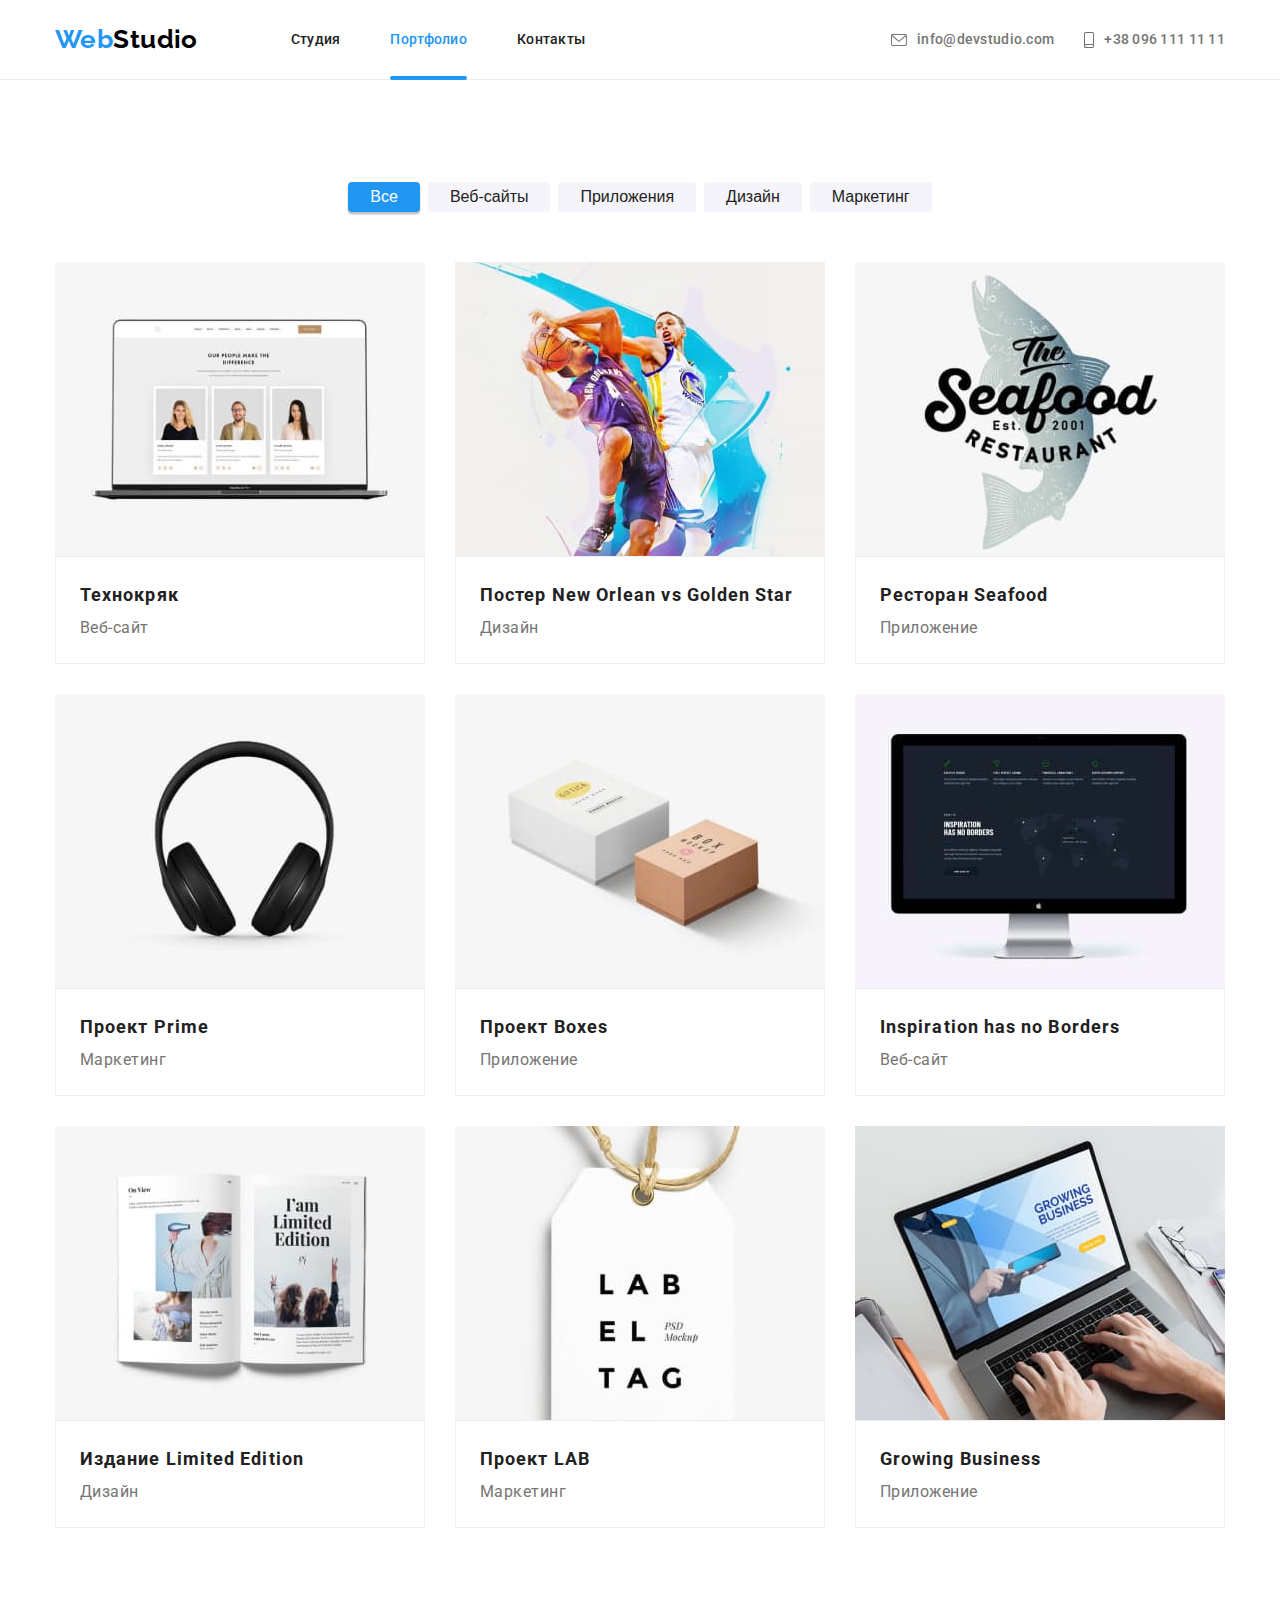
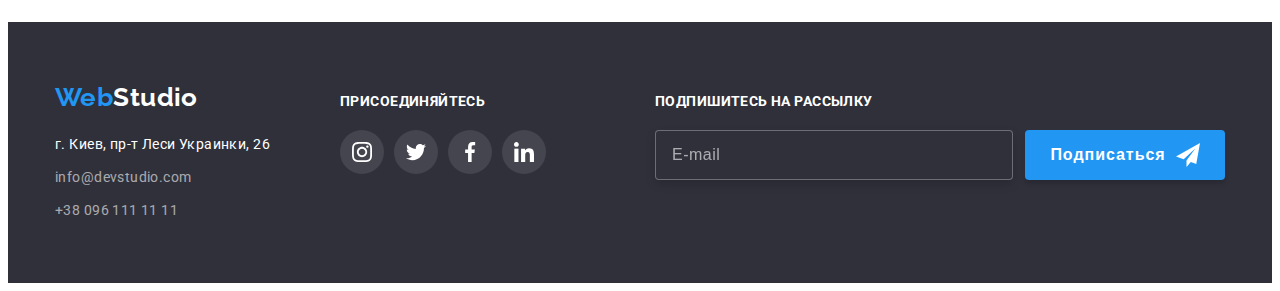
==== portfolio.html @ 4f7b2029 "First" ====
<!DOCTYPE html>
<html lang="ru">
  <head>
    <meta charset="UTF-8" />
    <meta http-equiv="X-UA-Compatible" content="IE=edge" />
    <meta name="viewport" content="width=device-width, initial-scale=1.0" />
    <title>Portfolio</title>
    <link rel="preconnect" href="https://fonts.googleapis.com" />
    <link rel="preconnect" href="https://fonts.gstatic.com" crossorigin />
    <link
      href="https://fonts.googleapis.com/css2?family=Raleway:wght@700&family=Roboto:wght@400;500;700;900&display=swap"
      rel="stylesheet"
    />
    <link
      rel="stylesheet"
      href="https://cdnjs.cloudflare.com/ajax/libs/modern-normalize/1.1.0/modern-normalize.min.css"
      integrity="sha512-wpPYUAdjBVSE4KJnH1VR1HeZfpl1ub8YT/NKx4PuQ5NmX2tKuGu6U/JRp5y+Y8XG2tV+wKQpNHVUX03MfMFn9Q=="
      crossorigin="anonymous"
      referrerpolicy="no-referrer"
    />
    <!-- <link rel="stylesheet" href="./css/styles.css" /> -->
    <link rel="stylesheet" href="./css/main.min.css" />
  </head>
  <body>
    <!--Шапка-->
    <header class="header">
      <div class="container header-nav">
        <nav class="navigation">
          <a href="./index.html" class="logo header__logo link">
            <span class="accent">Web</span>Studio</a
          >
          <ul class="menu list">
            <li class="menu__item">
              <a href="./index.html" class="link">Студия</a>
            </li>
            <li class="menu__item">
              <a href="./portfolio.html" class="link current">Портфолио</a>
            </li>
            <li class="menu__item">
              <a href="./index.html" class="link">Контакты</a>
            </li>
          </ul>
        </nav>
        <ul class="contacts header__contacts list">
          <li class="header__contacts-item">
            <a href="mailto:info@devstudio.com" class="link"
              >info@devstudio.com
              <svg class="header__contacts-item__icon" width="16" height="12">
                <use href="./images/icons.svg#icon-envelope"></use>
              </svg>
            </a>
          </li>
          <li class="header__contacts-item">
            <a href="tel:+380961111111" class="link"
              >+38 096 111 11 11
              <svg class="header__contacts-item__icon" width="10" height="16">
                <use href="./images/icons.svg#icon-smartphone"></use>
              </svg>
            </a>
          </li>
        </ul>
      </div>
    </header>

    <main>
      <section class="section portfolio">
        <div class="container">
          <h1 class="portfolio-title visually-hidden">Портфолио</h1>
          <ul class="filter list">
            <li class="filter-item">
              <button type="button" class="filter-item__button active">Все</button>
            </li>
            <li class="filter-item">
              <button type="button" class="filter-item__button">Веб-сайты</button>
            </li>
            <li class="filter-item">
              <button type="button" class="filter-item__button">Приложения</button>
            </li>
            <li class="filter-item">
              <button type="button" class="filter-item__button">Дизайн</button>
            </li>
            <li class="filter-item">
              <button type="button" class="filter-item__button">Маркетинг</button>
            </li>
          </ul>
        </div>
        <div class="container">
          <ul class="project-list list">
            <li class="project-card">
              <a href="" class="project-card-link link">
                <div class="project-card-overlay">
                  <img src="./images/technokyak.jpg" alt="Технокряк" width="370" height="294" />
                  <p class="project-top-text">
                    Ресурс предлагает комплексные предложения с разным уровнем функционала и
                    сервисов. Все это позволит посетителю получить исчерпывающие сведения<br />
                    о компании или частном лице.
                  </p>
                </div>
                <div class="content">
                  <h2 class="project-card-title">Технокряк</h2>
                  <p class="project-card-text">Веб-сайт</p>
                </div>
              </a>
            </li>
            <li class="project-card">
              <a href="" class="project-card-link link">
                <div class="project-card-overlay">
                  <img
                    src="./images/new-orlean-golden-star.jpg"
                    alt="Постер New Orlean vs Golden Star"
                    width="370"
                    height="294"
                  />
                  <p class="project-top-text">
                    Ресурс предлагает комплексные предложения с разным уровнем функционала и
                    сервисов. Все это позволит посетителю получить исчерпывающие сведения<br />
                    о компании или частном лице.
                  </p>
                </div>
                <div class="content">
                  <h2 class="project-card-title">Постер New Orlean vs Golden Star</h2>
                  <p class="project-card-text">Дизайн</p>
                </div>
              </a>
            </li>
            <li class="project-card">
              <a href="" class="project-card-link link">
                <div class="project-card-overlay">
                  <img
                    src="./images/restaurant-seafood.jpg"
                    alt="Ресторан Seafood"
                    width="370"
                    height="294"
                  />
                  <p class="project-top-text">
                    Ресурс предлагает комплексные предложения с разным уровнем функционала и
                    сервисов. Все это позволит посетителю получить исчерпывающие сведения<br />
                    о компании или частном лице.
                  </p>
                </div>
                <div class="content">
                  <h2 class="project-card-title">Ресторан Seafood</h2>
                  <p class="project-card-text">Приложение</p>
                </div>
              </a>
            </li>
            <li class="project-card">
              <a href="" class="project-card-link link">
                <div class="project-card-overlay">
                  <img
                    src="./images/project-prime.jpg"
                    alt="Проект Prime"
                    width="370"
                    height="294"
                  />
                  <p class="project-top-text">
                    Ресурс предлагает комплексные предложения с разным уровнем функционала и
                    сервисов. Все это позволит посетителю получить исчерпывающие сведения<br />
                    о компании или частном лице.
                  </p>
                </div>
                <div class="content">
                  <h2 class="project-card-title">Проект Prime</h2>
                  <p class="project-card-text">Маркетинг</p>
                </div>
              </a>
            </li>
            <li class="project-card">
              <a href="" class="project-card-link link">
                <div class="project-card-overlay">
                  <img
                    src="./images/project-boxes.jpg"
                    alt="Проект Boxes"
                    width="370"
                    height="294"
                  />
                  <p class="project-top-text">
                    Ресурс предлагает комплексные предложения с разным уровнем функционала и
                    сервисов. Все это позволит посетителю получить исчерпывающие сведения<br />
                    о компании или частном лице.
                  </p>
                </div>
                <div class="content">
                  <h2 class="project-card-title">Проект Boxes</h2>
                  <p class="project-card-text">Приложение</p>
                </div>
              </a>
            </li>
            <li class="project-card">
              <a href="" class="project-card-link link">
                <div class="project-card-overlay">
                  <img
                    src="./images/insipation-no-borders.jpg"
                    alt="Inspiration has no Borders"
                    width="370"
                    height="294"
                  />
                  <p class="project-top-text">
                    Ресурс предлагает комплексные предложения с разным уровнем функционала и
                    сервисов. Все это позволит посетителю получить исчерпывающие сведения<br />
                    о компании или частном лице.
                  </p>
                </div>
                <div class="content">
                  <h2 class="project-card-title">Inspiration has no Borders</h2>
                  <p class="project-card-text">Веб-сайт</p>
                </div>
              </a>
            </li>
            <li class="project-card">
              <a href="" class="project-card-link link">
                <div class="project-card-overlay">
                  <img
                    src="./images/limited-edition.jpg"
                    alt="Издание Limited Edition"
                    width="370"
                    height="294"
                  />
                  <p class="project-top-text">
                    Ресурс предлагает комплексные предложения с разным уровнем функционала и
                    сервисов. Все это позволит посетителю получить исчерпывающие сведения<br />
                    о компании или частном лице.
                  </p>
                </div>
                <div class="content">
                  <h2 class="project-card-title">Издание Limited Edition</h2>
                  <p class="project-card-text">Дизайн</p>
                </div>
              </a>
            </li>
            <li class="project-card">
              <a href="" class="project-card-link link">
                <div class="project-card-overlay">
                  <img src="./images/project-lab.jpg" alt="Проект LAB" width="370" height="294" />
                  <p class="project-top-text">
                    Ресурс предлагает комплексные предложения с разным уровнем функционала и
                    сервисов. Все это позволит посетителю получить исчерпывающие сведения<br />
                    о компании или частном лице.
                  </p>
                </div>
                <div class="content">
                  <h2 class="project-card-title">Проект LAB</h2>
                  <p class="project-card-text">Маркетинг</p>
                </div>
              </a>
            </li>
            <li class="project-card">
              <a href="" class="project-card-link link">
                <div class="project-card-overlay">
                  <img
                    src="./images/growing-business.jpg"
                    alt="Growing Business"
                    width="370"
                    height="294"
                  />
                  <p class="project-top-text">
                    Ресурс предлагает комплексные предложения с разным уровнем функционала и
                    сервисов. Все это позволит посетителю получить исчерпывающие сведения<br />
                    о компании или частном лице.
                  </p>
                </div>
                <div class="content">
                  <h2 class="project-card-title">Growing Business</h2>
                  <p class="project-card-text">Приложение</p>
                </div>
              </a>
            </li>
          </ul>
        </div>
      </section>
    </main>
    <!--Футер-->
    <footer class="footer">
      <div class="container">
        <div class="footer-logo-address">
          <a href="./index.html" class="logo footer__logo link"
            ><span class="accent">Web</span>Studio</a
          >
          <address class="address">
            <ul class="address__office list">
              <li class="address__office-item">
                <a href="" class="address__office-item__link link"
                  >г. Киев, пр-т Леси Украинки, 26</a
                >
              </li>
              <li class="address__office-item">
                <a href="mailto:info@devstudio.com" class="link">info@devstudio.com</a>
              </li>
              <li class="address__office-item">
                <a href="tel:+380961111111" class="link">+38 096 111 11 11</a>
              </li>
            </ul>
          </address>
        </div>
        <div class="socials">
          <h3 class="socials__title">присоединяйтесь</h3>
          <ul class="socials-list list">
            <li class="socials-list__item">
              <a class="socials-list__link" href="">
                <svg class="socials-list__icon" width="20" height="20">
                  <use href="./images/icons.svg#icon-instagram"></use>
                </svg>
              </a>
            </li>
            <li class="socials-list__item">
              <a class="socials-list__link" href="">
                <svg class="socials-list__icon" width="20" height="20">
                  <use href="./images/icons.svg#icon-twitter"></use>
                </svg>
              </a>
            </li>
            <li class="socials-list__item">
              <a class="socials-list__link" href="">
                <svg class="socials-list__icon" width="20" height="20">
                  <use href="./images/icons.svg#icon-facebook"></use>
                </svg>
              </a>
            </li>
            <li class="socials-list__item">
              <a class="socials-list__link" href="">
                <svg class="socials-list__icon" width="20" height="20">
                  <use href="./images/icons.svg#icon-linkedin"></use>
                </svg>
              </a>
            </li>
          </ul>
        </div>
        <div class="subscribe">
          <h3 class="subscribe__title">Подпишитесь на рассылку</h3>
          <form class="subscribe__form">
            <input type="email" name="email" placeholder="E-mail" class="subscribe__form__input" />
            <button type="submit" class="button">
              Подписаться
              <svg class="button__icon" width="24" height="24">
                <use href="./images/icons.svg#icon-send"></use>
              </svg>
            </button>
          </form>
        </div>
      </div>
    </footer>
  </body>
</html>
---- css/styles.css ----
/* ------Хэдер------ */

/* --------Hero------- */

/* -------Наши Преимущества------- */

/* ------Чем мы занимаемся----- */

/* ------Наша команда--------- */

/* --------Наши Клиенты------ */

/* -----------Футер----------- */

/* -----Портфолио----- */

/* -----------Backdrop------------ */
---- css/main.min.css ----
*,*::before,*::after{box-sizing:border-box}p,h1,h2,h3,h4,h5,h6{margin:0%}ul,ol{margin:0;padding-left:0}img{display:block}button{cursor:pointer}:root{--primary-text-color: #757575;--title-text-color: #212121;--accent-color: #2196f3;--primary-white-color: #fff;--secondary-bg-color: #f5f4fa}body{background-color:var(--primary-white-color);color:var(--primary-text-color);font-family:'Roboto', sans-serif;font-weight:400;font-size:14px;letter-spacing:0.03em;padding-top:80px}.link{text-decoration:none;font-style:normal}.list{list-style:none}.visually-hidden{position:absolute;white-space:nowrap;width:1px;height:1px;overflow:hidden;border:0;padding:0;clip:rect(0 0 0 0);clip-path:inset(50%);margin:-1px}.container{width:1200px;padding-left:15px;padding-right:15px;margin:0 auto}.section{padding-top:94px;padding-bottom:94px}.button{width:200px;height:50px;background-color:var(--accent-color);color:var(--primary-white-color);box-shadow:0px 4px 4px rgba(0,0,0,0.15);font-weight:700;font-size:16px;line-height:1.88;letter-spacing:0.06em;border-radius:4px;border:none;display:flex;justify-content:center;align-items:center}.header{position:fixed;top:0;left:0;z-index:1;width:100%;height:80px;padding-top:24px;padding-bottom:25px;background-color:var(--primary-white-color);border-bottom:1px solid #ececec}.header-nav{display:flex;align-items:center}.navigation{display:flex;align-items:center}.logo{color:#000;font-family:'Raleway', sans-serif;font-weight:700;font-size:26px;line-height:1.2}.header__logo{margin-right:93px}.accent{color:var(--accent-color)}.menu{display:flex}.menu__item .link.current{position:relative}.menu__item .link.current::after{position:absolute;content:'';width:100%;height:4px;border-radius:2px;display:block;bottom:-32px;left:0;background-color:var(--accent-color)}.menu__item:not(:last-child){margin-right:50px}.menu .link{color:var(--title-text-color);font-weight:500;line-height:1.14;letter-spacing:0.02em;display:block;transition:color 250ms cubic-bezier(0.4, 0, 0.2, 1)}.menu .link:hover,.menu .link:focus{color:var(--accent-color)}.menu .link.current{color:var(--accent-color)}.header__contacts{display:flex;margin-left:auto}.header__contacts-item:not(:first-child){margin-left:30px}.header__contacts-item__icon{margin-right:10px}.header__contacts-item{display:flex;align-items:center;color:var(--primary-text-color);fill:currentColor}.header__contacts .link{width:100%;height:100%;display:flex;flex-direction:row-reverse;align-items:center;font-weight:500;line-height:1.14;letter-spacing:0.02em;color:currentColor;transition:color 250ms cubic-bezier(0.4, 0, 0.2, 1)}.header__contacts .link:hover,.header__contacts .link:focus{color:var(--accent-color)}.hero{background-color:#2f303a;background-image:linear-gradient(rgba(47,48,58,0.4), rgba(47,48,58,0.4)),url(../images/hero-image.jpg);background-repeat:no-repeat;background-position:center;background-size:cover;max-width:1600px;height:600px;padding-top:200px;padding-bottom:200px;margin:0 auto}.hero .container{display:flex;flex-direction:column;align-items:center;max-width:696px}.hero-title{color:#fff;font-weight:900;font-size:44px;line-height:1.36;letter-spacing:0.06em;text-align:center;text-transform:uppercase;margin-bottom:30px}.feature{padding-bottom:0}.feature-list{display:flex}.feature-item .container{width:270px;height:120px;background-color:#f5f4fa;display:flex;align-items:center;justify-content:center;margin-bottom:30px}.feature-item:not(:last-child){margin-right:30px}.feature-item-title{color:var(--title-text-color);font-size:14px;line-height:1.14;text-transform:uppercase;margin-bottom:10px}.feature-item-text{line-height:1.71}.service-title{color:var(--title-text-color);font-size:36px;line-height:1.67;text-align:center;margin-bottom:50px}.service-list{display:flex}.service-card{position:relative}.service-card:not(:last-child){margin-right:30px}.service-card-title{position:absolute;bottom:0;left:0;padding-top:27px;padding-bottom:27px;width:100%;height:70px;font-size:14px;line-height:1.14;text-align:center;text-transform:uppercase;color:var(--primary-white-color);background-color:rgba(47,48,58,0.8)}.team{background-color:#f5f4fa}.team-title{color:var(--title-text-color);font-size:36px;line-height:1.67;text-align:center;margin-bottom:50px}.team-list{display:flex}.team-card{background-color:var(--primary-white-color);width:270px}.team-card:not(:last-child){margin-right:30px}.team-card>.content{padding-top:30px;padding-bottom:30px;text-align:center;box-shadow:0px 1px 3px rgba(0,0,0,0.12),0px 1px 1px rgba(0,0,0,0.14),0px 2px 1px rgba(0,0,0,0.2);border-radius:0px 0px 4px 4px}.team-card-title{color:var(--title-text-color);font-weight:500;font-size:16px;line-height:1.19;margin-bottom:10px}.team-card-text{font-size:16px;line-height:1.19;margin-bottom:16px}.team-sm-list{display:flex;justify-content:center}.team-sm-item{width:44px;height:44px}.team-sm-item+.team-sm-item{margin-left:10px}.team-sm-link{width:100%;height:100%;background-color:var(--primary-white-color);display:flex;align-items:center;justify-content:center;border-radius:50%;fill:#afb1b8;transition:background-color 250ms cubic-bezier(0.4, 0, 0.2, 1),fill 250ms cubic-bezier(0.4, 0, 0.2, 1)}.team-sm-link:hover,.team-sm-link:focus{background-color:var(--accent-color);fill:var(--primary-white-color);outline:none}.clents-title{color:var(--title-text-color);font-size:36px;line-height:1.67;text-align:center;margin-bottom:50px}.clients-list{display:flex}.clients-item{width:170px;height:92px;border:1px solid #afb1b8;border-radius:4px;transition:border-color 250ms cubic-bezier(0.4, 0, 0.2, 1)}.clients-item+.clients-item{margin-left:30px}.clients-item:hover,.clients-item:focus{border-color:var(--accent-color)}.clients-item-link{width:100%;height:100%;display:flex;align-items:center;justify-content:center;border-radius:4px;fill:#afb1b8}.clients-item-icon{transition:fill 250ms cubic-bezier(0.4, 0, 0.2, 1)}.clients-item-link:hover .clients-item-icon,.clients-item-link:focus .clients-item-icon{fill:var(--accent-color);outline:none}.footer{background-color:#2f303a;padding-top:60px;padding-bottom:60px}.footer__logo{color:var(--primary-white-color);margin-bottom:20px;display:inline-block}.footer .container{display:flex;align-items:baseline}.address__office{display:flex;flex-direction:column}.address__office .link{line-height:1.71;color:rgba(255,255,255,0.6)}.address__office-item__link.link{color:var(--primary-white-color)}.address__office-item:not(:last-child){margin-bottom:9px}.address .link{transition:color 250ms cubic-bezier(0.4, 0, 0.2, 1)}.address .link:hover,.address .link:focus{color:var(--accent-color)}.socials{margin-left:70px}.socials__title{font-size:14px;line-height:1.14;text-transform:uppercase;color:var(--primary-white-color);margin-bottom:20px}.socials-list{display:flex}.socials-list__item{width:44px;height:44px}.socials-list__item+.socials-list__item{margin-left:10px}.socials-list__link{width:100%;height:100%;background-color:rgba(255,255,255,0.1);display:flex;align-items:center;justify-content:center;border-radius:50%;fill:var(--primary-white-color);transition:color;transition:background-color 250ms cubic-bezier(0.4, 0, 0.2, 1)}.socials-list__link:hover,.socials-list__link:focus{background-color:var(--accent-color);outline:none}.subscribe{margin-left:auto}.subscribe__title{font-size:14px;line-height:1.14;text-transform:uppercase;color:var(--primary-white-color);margin-bottom:20px}.subscribe__form{display:flex}.subscribe__form__input{width:358px;height:50px;border:1px solid rgba(255,255,255,0.3);filter:drop-shadow(0px 4px 4px rgba(0,0,0,0.15));background-color:#2f303a;border-radius:4px;margin-right:12px;padding-left:16px;font-size:16px;line-height:1.25;letter-spacing:0.03em;color:var(--primary-white-color)}.subscribe__form__input::placeholder{color:rgba(255,255,255,0.6)}.button__icon{margin-left:10px;fill:var(--primary-white-color)}.filter{display:flex;justify-content:center;margin-bottom:50px}.filter-item:not(:last-child){margin-right:8px}.filter-item__button{background-color:var(--secondary-bg-color);color:var(--title-text-color);font-size:16px;border:none;padding:6px 22px;border-radius:4px;transition:background-color 250ms cubic-bezier(0.4, 0, 0.2, 1),color 250ms cubic-bezier(0.4, 0, 0.2, 1),box-shadow 250ms cubic-bezier(0.4, 0, 0.2, 1)}.filter-item__button:hover,.filter-item__button:focus,.filter-item__button:active{background-color:var(--accent-color);color:var(--primary-white-color);box-shadow:0px 3px 1px rgba(0,0,0,0.1),0px 1px 2px rgba(0,0,0,0.08),0px 2px 2px rgba(0,0,0,0.12)}.filter-item__button.active{background-color:var(--accent-color);color:var(--primary-white-color);box-shadow:0px 3px 1px rgba(0,0,0,0.1),0px 1px 2px rgba(0,0,0,0.08),0px 2px 2px rgba(0,0,0,0.12)}.project-list{display:flex;flex-wrap:wrap}.project-card{width:calc((100% - 60px) / 3);margin-right:30px;margin-bottom:30px;transition:box-shadow 250ms cubic-bezier(0.4, 0, 0.2, 1)}.project-card:nth-child(3n){margin-right:0}.project-card:nth-last-child(-n+3){margin-bottom:0}.project-card:hover,.project-card:focus{box-shadow:0px 1px 1px rgba(0,0,0,0.12),0px 4px 4px rgba(0,0,0,0.06),1px 4px 6px rgba(0,0,0,0.16)}.project-card-overlay{position:relative;overflow:hidden}.project-top-text{position:absolute;top:0;width:100%;height:100%;font-size:18px;line-height:1.56;padding:63px 24px;color:var(--primary-white-color);background-color:rgba(33,150,243,0.9);transform:translateY(100%);transition:transform 250ms cubic-bezier(0.4, 0, 0.2, 1)}.project-card:hover .project-top-text,.project-card:focus .project-top-text{transform:translateY(0)}.project-card .content{padding:20px 24px;border:1px solid #eeeeee}.project-card-title{color:var(--title-text-color);font-size:18px;line-height:2;letter-spacing:0.06em}.project-card-text{color:var(--primary-text-color);font-weight:400;font-size:16px;line-height:1.88;letter-spacing:0.03em}.backdrop{position:fixed;top:0;width:100%;height:100%;background-color:rgba(0,0,0,0.2);transition:opacity 250ms cubic-bezier(0.4, 0, 0.2, 1),visibility 250ms cubic-bezier(0.4, 0, 0.2, 1)}.backdrop.is-hidden{opacity:0;visibility:hidden;pointer-events:none}.backdrop.is-hidden .modal{transform:scale(0.5) translate(-50%, -50%)}.modal{position:absolute;top:50%;left:50%;transform:translate(-50%, -50%) scale(1);transition:transform 250ms cubic-bezier(0.4, 0, 0.2, 1);width:528px;min-height:581px;background:var(--primary-white-color);box-shadow:0px 1px 3px rgba(0,0,0,0.12),0px 1px 1px rgba(0,0,0,0.14),0px 2px 1px rgba(0,0,0,0.2);border-radius:4px;padding:40px}.modal-close-btn{position:absolute;top:8px;right:8px;width:30px;height:30px;background-color:transparent;border:1px solid rgba(0,0,0,0.1);border-radius:50%;display:flex}.modal-close-btn:focus{outline:none}.modal-close-icon{align-self:center;transition:fill 250ms cubic-bezier(0.4, 0, 0.2, 1)}.modal-close-btn:hover .modal-close-icon,.modal-close-btn:focus .modal-close-icon{fill:var(--accent-color)}.modal-title{font-weight:700;font-size:20px;line-height:23px;text-align:center;letter-spacing:0.03em;color:var(--title-text-color);margin-bottom:12px}.modal-label{margin-bottom:4px;color:var(--primary-text-color);display:inline-block}.modal-input{width:100%;height:40px;border:1px solid rgba(33,33,33,0.2);border-radius:4px;padding-left:42px;transition:border-color 250ms cubic-bezier(0.4, 0, 0.2, 1)}.modal-input:focus{border-color:var(--accent-color);outline:none}.modal-input-wrap{position:relative;margin-bottom:10px}.modal-icon{position:absolute;left:12px;top:50%;transform:translateY(-50%);transition:fill 250ms cubic-bezier(0.4, 0, 0.2, 1)}.modal-field:focus-within .modal-icon{fill:var(--accent-color)}.modal-comment{width:100%;height:120px;border:1px solid rgba(33,33,33,0.2);border-radius:4px;padding:12px 16px;font-size:14px;line-height:16px;letter-spacing:0.01em;resize:none;margin-bottom:20px;transition:border-color 250ms cubic-bezier(0.4, 0, 0.2, 1)}.modal-comment:focus{border-color:var(--accent-color);outline:none}.modal-comment::placeholder{color:rgba(117,117,117,0.5)}.check-text{display:flex;align-items:center;justify-content:center;margin-bottom:30px}.check-icon{fill:transparent}.modal-check:checked+.check-text .check-icon{fill:var(--primary-white-color)}.check-text span{width:16px;height:15px;border:2px solid #212121;border-radius:2px;display:flex;align-items:center;justify-content:center;margin-right:7px}.modal-check:checked+.check-text span{background-color:var(--accent-color);border:none}.modal-check{margin-left:19px;margin-top:12px}.policy-terms{color:var(--accent-color);margin-left:5px}.modal-submit{display:flex;justify-content:center}
/*# sourceMappingURL=main.min.css.map */
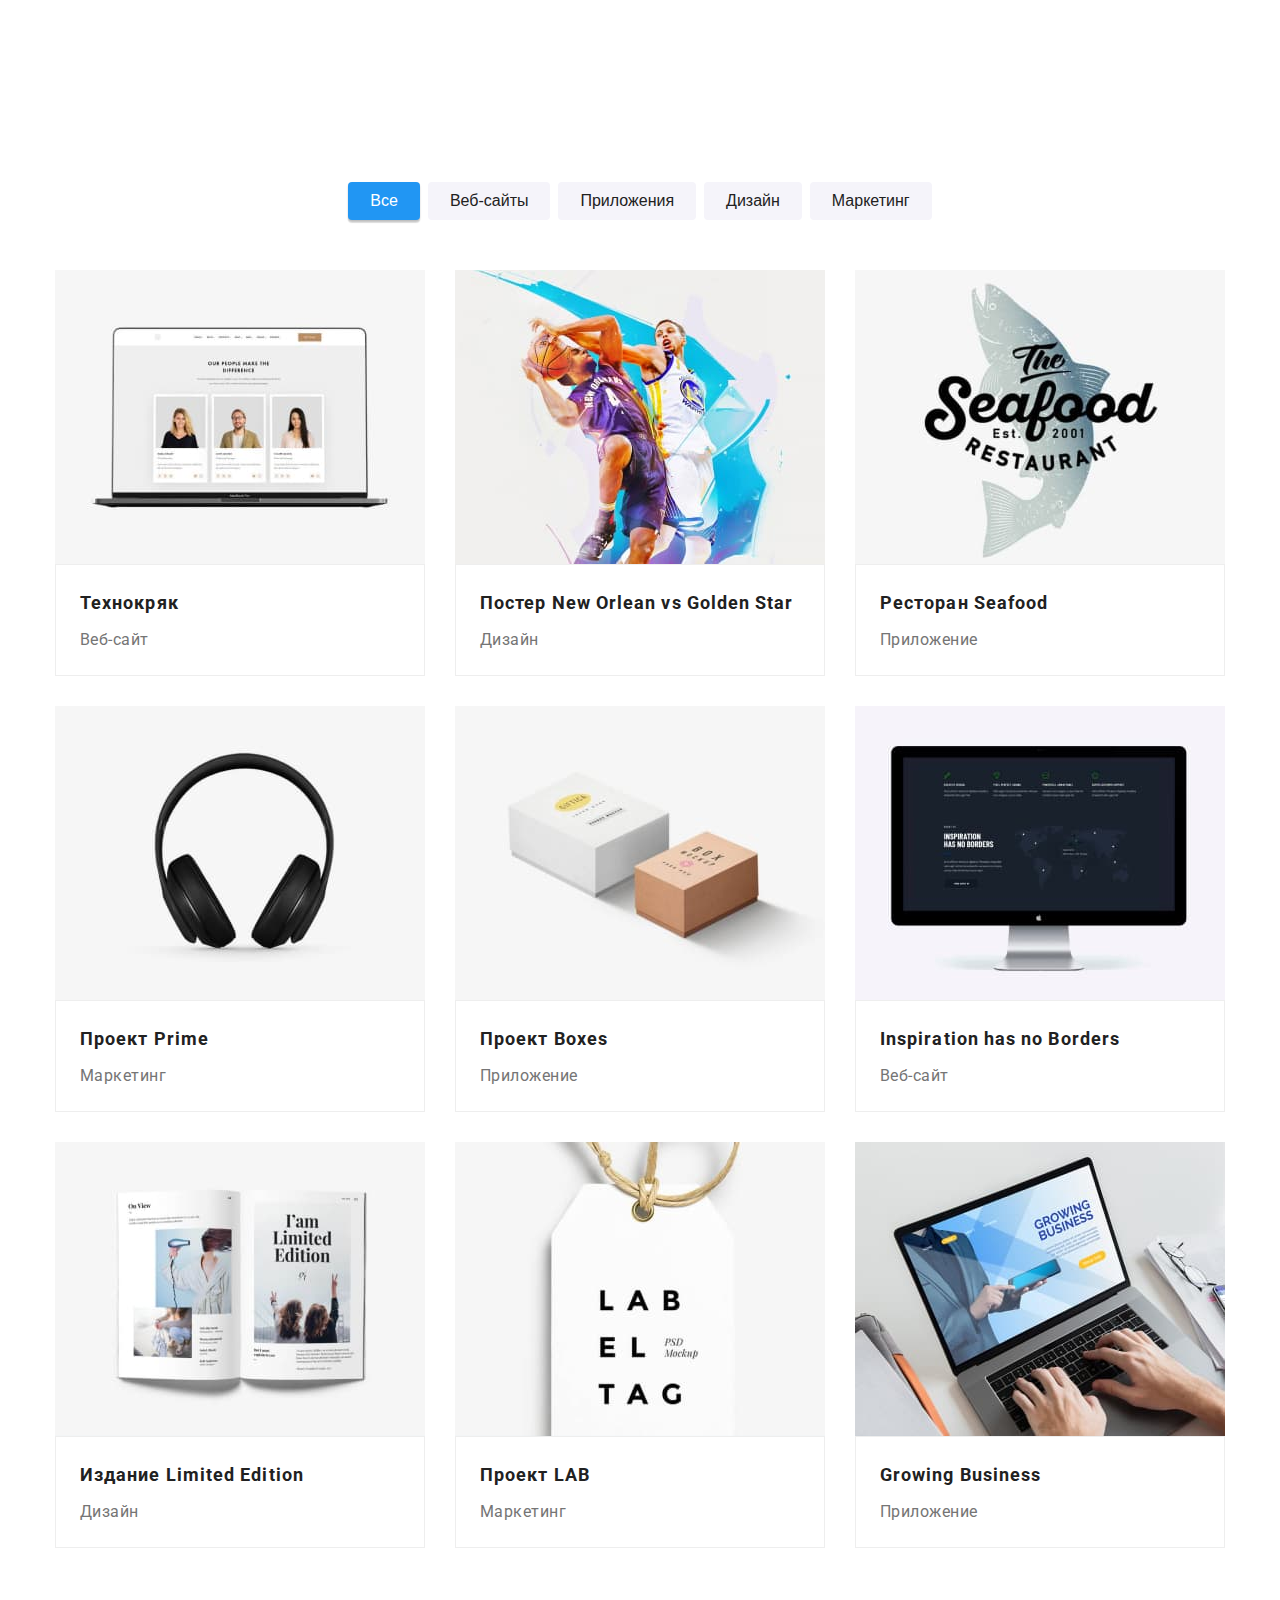
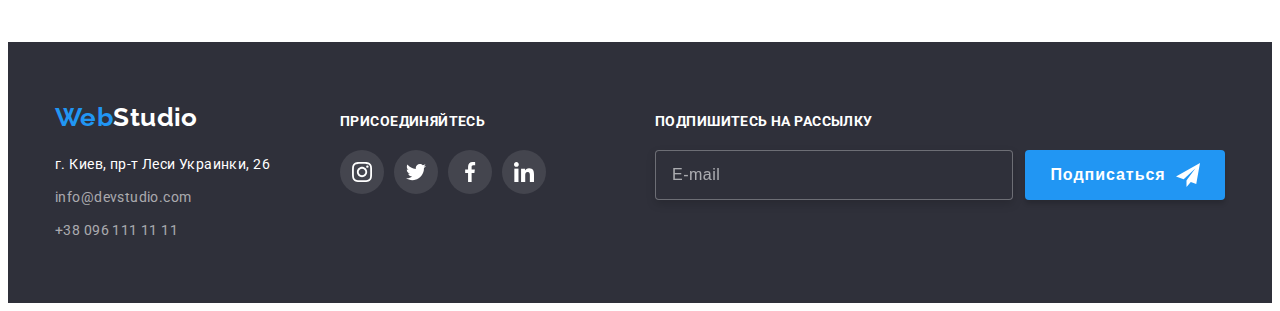
==== commit b50c8f99: "Footer" ====
--- a/portfolio.html
+++ b/portfolio.html
@@ -23,7 +23,7 @@
   </head>
   <body>
     <!--Шапка-->
-    <header class="header">
+    <!-- <header class="header">
       <div class="container header-nav">
         <nav class="navigation">
           <a href="./index.html" class="logo header__logo link">
@@ -60,7 +60,7 @@
           </li>
         </ul>
       </div>
-    </header>
+    </header> -->
 
     <main>
       <section class="section portfolio">
@@ -134,8 +134,8 @@
                   />
                   <p class="project-top-text">
                     Ресурс предлагает комплексные предложения с разным уровнем функционала и
-                    сервисов. Все это позволит посетителю получить исчерпывающие сведения<br />
-                    о компании или частном лице.
+                    сервисов. Все это позволит посетителю получить исчерпывающие сведения о компании
+                    или частном лице.
                   </p>
                 </div>
                 <div class="content">
--- a/css/main.min.css
+++ b/css/main.min.css
@@ -1,2 +1,2 @@
-*,*::before,*::after{box-sizing:border-box}p,h1,h2,h3,h4,h5,h6{margin:0%}ul,ol{margin:0;padding-left:0}img{display:block}button{cursor:pointer}:root{--primary-text-color: #757575;--title-text-color: #212121;--accent-color: #2196f3;--primary-white-color: #fff;--secondary-bg-color: #f5f4fa}body{background-color:var(--primary-white-color);color:var(--primary-text-color);font-family:'Roboto', sans-serif;font-weight:400;font-size:14px;letter-spacing:0.03em;padding-top:80px}.link{text-decoration:none;font-style:normal}.list{list-style:none}.visually-hidden{position:absolute;white-space:nowrap;width:1px;height:1px;overflow:hidden;border:0;padding:0;clip:rect(0 0 0 0);clip-path:inset(50%);margin:-1px}.container{width:1200px;padding-left:15px;padding-right:15px;margin:0 auto}.section{padding-top:94px;padding-bottom:94px}.button{width:200px;height:50px;background-color:var(--accent-color);color:var(--primary-white-color);box-shadow:0px 4px 4px rgba(0,0,0,0.15);font-weight:700;font-size:16px;line-height:1.88;letter-spacing:0.06em;border-radius:4px;border:none;display:flex;justify-content:center;align-items:center}.header{position:fixed;top:0;left:0;z-index:1;width:100%;height:80px;padding-top:24px;padding-bottom:25px;background-color:var(--primary-white-color);border-bottom:1px solid #ececec}.header-nav{display:flex;align-items:center}.navigation{display:flex;align-items:center}.logo{color:#000;font-family:'Raleway', sans-serif;font-weight:700;font-size:26px;line-height:1.2}.header__logo{margin-right:93px}.accent{color:var(--accent-color)}.menu{display:flex}.menu__item .link.current{position:relative}.menu__item .link.current::after{position:absolute;content:'';width:100%;height:4px;border-radius:2px;display:block;bottom:-32px;left:0;background-color:var(--accent-color)}.menu__item:not(:last-child){margin-right:50px}.menu .link{color:var(--title-text-color);font-weight:500;line-height:1.14;letter-spacing:0.02em;display:block;transition:color 250ms cubic-bezier(0.4, 0, 0.2, 1)}.menu .link:hover,.menu .link:focus{color:var(--accent-color)}.menu .link.current{color:var(--accent-color)}.header__contacts{display:flex;margin-left:auto}.header__contacts-item:not(:first-child){margin-left:30px}.header__contacts-item__icon{margin-right:10px}.header__contacts-item{display:flex;align-items:center;color:var(--primary-text-color);fill:currentColor}.header__contacts .link{width:100%;height:100%;display:flex;flex-direction:row-reverse;align-items:center;font-weight:500;line-height:1.14;letter-spacing:0.02em;color:currentColor;transition:color 250ms cubic-bezier(0.4, 0, 0.2, 1)}.header__contacts .link:hover,.header__contacts .link:focus{color:var(--accent-color)}.hero{background-color:#2f303a;background-image:linear-gradient(rgba(47,48,58,0.4), rgba(47,48,58,0.4)),url(../images/hero-image.jpg);background-repeat:no-repeat;background-position:center;background-size:cover;max-width:1600px;height:600px;padding-top:200px;padding-bottom:200px;margin:0 auto}.hero .container{display:flex;flex-direction:column;align-items:center;max-width:696px}.hero-title{color:#fff;font-weight:900;font-size:44px;line-height:1.36;letter-spacing:0.06em;text-align:center;text-transform:uppercase;margin-bottom:30px}.feature{padding-bottom:0}.feature-list{display:flex}.feature-item .container{width:270px;height:120px;background-color:#f5f4fa;display:flex;align-items:center;justify-content:center;margin-bottom:30px}.feature-item:not(:last-child){margin-right:30px}.feature-item-title{color:var(--title-text-color);font-size:14px;line-height:1.14;text-transform:uppercase;margin-bottom:10px}.feature-item-text{line-height:1.71}.service-title{color:var(--title-text-color);font-size:36px;line-height:1.67;text-align:center;margin-bottom:50px}.service-list{display:flex}.service-card{position:relative}.service-card:not(:last-child){margin-right:30px}.service-card-title{position:absolute;bottom:0;left:0;padding-top:27px;padding-bottom:27px;width:100%;height:70px;font-size:14px;line-height:1.14;text-align:center;text-transform:uppercase;color:var(--primary-white-color);background-color:rgba(47,48,58,0.8)}.team{background-color:#f5f4fa}.team-title{color:var(--title-text-color);font-size:36px;line-height:1.67;text-align:center;margin-bottom:50px}.team-list{display:flex}.team-card{background-color:var(--primary-white-color);width:270px}.team-card:not(:last-child){margin-right:30px}.team-card>.content{padding-top:30px;padding-bottom:30px;text-align:center;box-shadow:0px 1px 3px rgba(0,0,0,0.12),0px 1px 1px rgba(0,0,0,0.14),0px 2px 1px rgba(0,0,0,0.2);border-radius:0px 0px 4px 4px}.team-card-title{color:var(--title-text-color);font-weight:500;font-size:16px;line-height:1.19;margin-bottom:10px}.team-card-text{font-size:16px;line-height:1.19;margin-bottom:16px}.team-sm-list{display:flex;justify-content:center}.team-sm-item{width:44px;height:44px}.team-sm-item+.team-sm-item{margin-left:10px}.team-sm-link{width:100%;height:100%;background-color:var(--primary-white-color);display:flex;align-items:center;justify-content:center;border-radius:50%;fill:#afb1b8;transition:background-color 250ms cubic-bezier(0.4, 0, 0.2, 1),fill 250ms cubic-bezier(0.4, 0, 0.2, 1)}.team-sm-link:hover,.team-sm-link:focus{background-color:var(--accent-color);fill:var(--primary-white-color);outline:none}.clents-title{color:var(--title-text-color);font-size:36px;line-height:1.67;text-align:center;margin-bottom:50px}.clients-list{display:flex}.clients-item{width:170px;height:92px;border:1px solid #afb1b8;border-radius:4px;transition:border-color 250ms cubic-bezier(0.4, 0, 0.2, 1)}.clients-item+.clients-item{margin-left:30px}.clients-item:hover,.clients-item:focus{border-color:var(--accent-color)}.clients-item-link{width:100%;height:100%;display:flex;align-items:center;justify-content:center;border-radius:4px;fill:#afb1b8}.clients-item-icon{transition:fill 250ms cubic-bezier(0.4, 0, 0.2, 1)}.clients-item-link:hover .clients-item-icon,.clients-item-link:focus .clients-item-icon{fill:var(--accent-color);outline:none}.footer{background-color:#2f303a;padding-top:60px;padding-bottom:60px}.footer__logo{color:var(--primary-white-color);margin-bottom:20px;display:inline-block}.footer .container{display:flex;align-items:baseline}.address__office{display:flex;flex-direction:column}.address__office .link{line-height:1.71;color:rgba(255,255,255,0.6)}.address__office-item__link.link{color:var(--primary-white-color)}.address__office-item:not(:last-child){margin-bottom:9px}.address .link{transition:color 250ms cubic-bezier(0.4, 0, 0.2, 1)}.address .link:hover,.address .link:focus{color:var(--accent-color)}.socials{margin-left:70px}.socials__title{font-size:14px;line-height:1.14;text-transform:uppercase;color:var(--primary-white-color);margin-bottom:20px}.socials-list{display:flex}.socials-list__item{width:44px;height:44px}.socials-list__item+.socials-list__item{margin-left:10px}.socials-list__link{width:100%;height:100%;background-color:rgba(255,255,255,0.1);display:flex;align-items:center;justify-content:center;border-radius:50%;fill:var(--primary-white-color);transition:color;transition:background-color 250ms cubic-bezier(0.4, 0, 0.2, 1)}.socials-list__link:hover,.socials-list__link:focus{background-color:var(--accent-color);outline:none}.subscribe{margin-left:auto}.subscribe__title{font-size:14px;line-height:1.14;text-transform:uppercase;color:var(--primary-white-color);margin-bottom:20px}.subscribe__form{display:flex}.subscribe__form__input{width:358px;height:50px;border:1px solid rgba(255,255,255,0.3);filter:drop-shadow(0px 4px 4px rgba(0,0,0,0.15));background-color:#2f303a;border-radius:4px;margin-right:12px;padding-left:16px;font-size:16px;line-height:1.25;letter-spacing:0.03em;color:var(--primary-white-color)}.subscribe__form__input::placeholder{color:rgba(255,255,255,0.6)}.button__icon{margin-left:10px;fill:var(--primary-white-color)}.filter{display:flex;justify-content:center;margin-bottom:50px}.filter-item:not(:last-child){margin-right:8px}.filter-item__button{background-color:var(--secondary-bg-color);color:var(--title-text-color);font-size:16px;border:none;padding:6px 22px;border-radius:4px;transition:background-color 250ms cubic-bezier(0.4, 0, 0.2, 1),color 250ms cubic-bezier(0.4, 0, 0.2, 1),box-shadow 250ms cubic-bezier(0.4, 0, 0.2, 1)}.filter-item__button:hover,.filter-item__button:focus,.filter-item__button:active{background-color:var(--accent-color);color:var(--primary-white-color);box-shadow:0px 3px 1px rgba(0,0,0,0.1),0px 1px 2px rgba(0,0,0,0.08),0px 2px 2px rgba(0,0,0,0.12)}.filter-item__button.active{background-color:var(--accent-color);color:var(--primary-white-color);box-shadow:0px 3px 1px rgba(0,0,0,0.1),0px 1px 2px rgba(0,0,0,0.08),0px 2px 2px rgba(0,0,0,0.12)}.project-list{display:flex;flex-wrap:wrap}.project-card{width:calc((100% - 60px) / 3);margin-right:30px;margin-bottom:30px;transition:box-shadow 250ms cubic-bezier(0.4, 0, 0.2, 1)}.project-card:nth-child(3n){margin-right:0}.project-card:nth-last-child(-n+3){margin-bottom:0}.project-card:hover,.project-card:focus{box-shadow:0px 1px 1px rgba(0,0,0,0.12),0px 4px 4px rgba(0,0,0,0.06),1px 4px 6px rgba(0,0,0,0.16)}.project-card-overlay{position:relative;overflow:hidden}.project-top-text{position:absolute;top:0;width:100%;height:100%;font-size:18px;line-height:1.56;padding:63px 24px;color:var(--primary-white-color);background-color:rgba(33,150,243,0.9);transform:translateY(100%);transition:transform 250ms cubic-bezier(0.4, 0, 0.2, 1)}.project-card:hover .project-top-text,.project-card:focus .project-top-text{transform:translateY(0)}.project-card .content{padding:20px 24px;border:1px solid #eeeeee}.project-card-title{color:var(--title-text-color);font-size:18px;line-height:2;letter-spacing:0.06em}.project-card-text{color:var(--primary-text-color);font-weight:400;font-size:16px;line-height:1.88;letter-spacing:0.03em}.backdrop{position:fixed;top:0;width:100%;height:100%;background-color:rgba(0,0,0,0.2);transition:opacity 250ms cubic-bezier(0.4, 0, 0.2, 1),visibility 250ms cubic-bezier(0.4, 0, 0.2, 1)}.backdrop.is-hidden{opacity:0;visibility:hidden;pointer-events:none}.backdrop.is-hidden .modal{transform:scale(0.5) translate(-50%, -50%)}.modal{position:absolute;top:50%;left:50%;transform:translate(-50%, -50%) scale(1);transition:transform 250ms cubic-bezier(0.4, 0, 0.2, 1);width:528px;min-height:581px;background:var(--primary-white-color);box-shadow:0px 1px 3px rgba(0,0,0,0.12),0px 1px 1px rgba(0,0,0,0.14),0px 2px 1px rgba(0,0,0,0.2);border-radius:4px;padding:40px}.modal-close-btn{position:absolute;top:8px;right:8px;width:30px;height:30px;background-color:transparent;border:1px solid rgba(0,0,0,0.1);border-radius:50%;display:flex}.modal-close-btn:focus{outline:none}.modal-close-icon{align-self:center;transition:fill 250ms cubic-bezier(0.4, 0, 0.2, 1)}.modal-close-btn:hover .modal-close-icon,.modal-close-btn:focus .modal-close-icon{fill:var(--accent-color)}.modal-title{font-weight:700;font-size:20px;line-height:23px;text-align:center;letter-spacing:0.03em;color:var(--title-text-color);margin-bottom:12px}.modal-label{margin-bottom:4px;color:var(--primary-text-color);display:inline-block}.modal-input{width:100%;height:40px;border:1px solid rgba(33,33,33,0.2);border-radius:4px;padding-left:42px;transition:border-color 250ms cubic-bezier(0.4, 0, 0.2, 1)}.modal-input:focus{border-color:var(--accent-color);outline:none}.modal-input-wrap{position:relative;margin-bottom:10px}.modal-icon{position:absolute;left:12px;top:50%;transform:translateY(-50%);transition:fill 250ms cubic-bezier(0.4, 0, 0.2, 1)}.modal-field:focus-within .modal-icon{fill:var(--accent-color)}.modal-comment{width:100%;height:120px;border:1px solid rgba(33,33,33,0.2);border-radius:4px;padding:12px 16px;font-size:14px;line-height:16px;letter-spacing:0.01em;resize:none;margin-bottom:20px;transition:border-color 250ms cubic-bezier(0.4, 0, 0.2, 1)}.modal-comment:focus{border-color:var(--accent-color);outline:none}.modal-comment::placeholder{color:rgba(117,117,117,0.5)}.check-text{display:flex;align-items:center;justify-content:center;margin-bottom:30px}.check-icon{fill:transparent}.modal-check:checked+.check-text .check-icon{fill:var(--primary-white-color)}.check-text span{width:16px;height:15px;border:2px solid #212121;border-radius:2px;display:flex;align-items:center;justify-content:center;margin-right:7px}.modal-check:checked+.check-text span{background-color:var(--accent-color);border:none}.modal-check{margin-left:19px;margin-top:12px}.policy-terms{color:var(--accent-color);margin-left:5px}.modal-submit{display:flex;justify-content:center}
+*,*::before,*::after{box-sizing:border-box}p,h1,h2,h3,h4,h5,h6{margin:0%}ul,ol{margin:0;padding-left:0}img{display:block;max-width:100%;height:auto}button{cursor:pointer}:root{--primary-text-color: #757575;--title-text-color: #212121;--accent-color: #2196f3;--primary-white-color: #fff;--secondary-bg-color: #f5f4fa}body{background-color:var(--primary-white-color);color:var(--primary-text-color);font-family:'Roboto', sans-serif;font-weight:400;font-size:14px;letter-spacing:0.03em;padding-top:80px}.link{text-decoration:none;font-style:normal}.list{list-style:none}.visually-hidden{position:absolute;white-space:nowrap;width:1px;height:1px;overflow:hidden;border:0;padding:0;clip:rect(0 0 0 0);clip-path:inset(50%);margin:-1px}.container{width:100%;padding-left:15px;padding-right:15px;margin:0 auto}@media screen and (min-width: 480px){.container{width:480px}}@media screen and (min-width: 768px){.container{width:768px}}@media screen and (min-width: 1200px){.container{width:1200px}}.section{padding-top:60px;padding-bottom:60px}@media screen and (min-width: 1200px){.section{padding-top:94px;padding-bottom:94px}}.button{width:200px;height:50px;background-color:var(--accent-color);color:var(--primary-white-color);box-shadow:0px 4px 4px rgba(0,0,0,0.15);font-weight:700;font-size:16px;line-height:1.88;letter-spacing:0.06em;border-radius:4px;border:none;display:flex;justify-content:center;align-items:center}.header{position:fixed;top:0;left:0;z-index:1;width:100%;height:80px;padding-top:24px;padding-bottom:25px;background-color:var(--primary-white-color);border-bottom:1px solid #ececec}.header-nav{display:flex;align-items:center}.navigation{display:flex;align-items:center}.logo{color:#000;font-family:'Raleway', sans-serif;font-weight:700;font-size:26px;line-height:1.2}.header__logo{margin-right:93px}.accent{color:var(--accent-color)}.menu{display:flex}.menu__item .link.current{position:relative}.menu__item .link.current::after{position:absolute;content:'';width:100%;height:4px;border-radius:2px;display:block;bottom:-32px;left:0;background-color:var(--accent-color)}.menu__item:not(:last-child){margin-right:50px}.menu .link{color:var(--title-text-color);font-weight:500;line-height:1.14;letter-spacing:0.02em;display:block;transition:color 250ms cubic-bezier(0.4, 0, 0.2, 1)}.menu .link:hover,.menu .link:focus{color:var(--accent-color)}.menu .link.current{color:var(--accent-color)}.header__contacts{display:flex;margin-left:auto}.header__contacts-item:not(:first-child){margin-left:30px}.header__contacts-item__icon{margin-right:10px}.header__contacts-item{display:flex;align-items:center;color:var(--primary-text-color);fill:currentColor}.header__contacts .link{width:100%;height:100%;display:flex;flex-direction:row-reverse;align-items:center;font-weight:500;line-height:1.14;letter-spacing:0.02em;color:currentColor;transition:color 250ms cubic-bezier(0.4, 0, 0.2, 1)}.header__contacts .link:hover,.header__contacts .link:focus{color:var(--accent-color)}.hero{background-color:#2f303a;background-image:linear-gradient(rgba(47,48,58,0.4), rgba(47,48,58,0.4)),url(../images/hero-image.jpg);background-repeat:no-repeat;background-position:center;background-size:cover;max-width:1600px;padding-top:118px;padding-bottom:118px;margin:0 auto}@media screen and (min-width: 1200px){.hero{padding-top:200px;padding-bottom:200px}}.hero .container{display:flex;flex-direction:column;align-items:center}.hero-title{color:var(--primary-white-color);font-weight:900;font-size:26px;line-height:1.62;letter-spacing:0.06em;text-align:center;text-transform:uppercase;max-width:360px;margin-bottom:30px}@media screen and (min-width: 1200px){.hero-title{font-size:44px;line-height:1.36;max-width:696px}}.feature-list{display:flex;flex-wrap:wrap;margin-bottom:-30px;margin-left:-30px}.feature-item{margin-bottom:30px;margin-left:30px}@media screen and (min-width: 768px){.feature-item{flex-basis:calc(100% / 2 - 30px)}}@media screen and (min-width: 1200px){.feature-item{flex-basis:calc(100% / 4 - 30px)}}.feature-item-pic{height:120px;background-color:#f5f4fa;display:flex;flex-wrap:wrap;align-items:center;justify-content:center;margin-bottom:30px}.feature-item-title{color:var(--title-text-color);font-size:14px;line-height:1.14;text-align:center;text-transform:uppercase;margin-bottom:10px}@media screen and (min-width: 768px){.feature-item-title{text-align:left}}.feature-item-text{line-height:1.71}.service{padding-top:0}@media screen and (max-width: 1199px){.service{display:none}}.service-title{color:var(--title-text-color);font-size:36px;line-height:1.67;text-align:center;margin-bottom:50px}.service-list{display:flex}.service-card{position:relative}.service-card:not(:last-child){margin-right:30px}.service-card-title{position:absolute;bottom:0;left:0;padding-top:27px;padding-bottom:27px;width:100%;height:70px;font-size:14px;line-height:1.14;text-align:center;text-transform:uppercase;color:var(--primary-white-color);background-color:rgba(47,48,58,0.8)}.team{background-color:#f5f4fa}.team-title{color:var(--title-text-color);font-size:28px;line-height:1.18;text-align:center;margin-bottom:30px}@media screen and (min-width: 1200px){.team-title{font-size:36px;line-height:1.67;margin-bottom:50px}}.team-list{display:flex;flex-wrap:wrap;justify-content:center;margin-left:-30px;margin-bottom:-30px}.team-card{margin-left:30px;margin-bottom:30px;background-color:var(--primary-white-color)}@media screen and (min-width: 768px){.team-card{flex-basis:calc(100% / 2 - 30px)}}@media screen and (min-width: 1200px){.team-card{flex-basis:calc(100% / 4 - 30px)}}.team-card>.content{padding-top:30px;padding-bottom:30px;text-align:center;box-shadow:0px 1px 3px rgba(0,0,0,0.12),0px 1px 1px rgba(0,0,0,0.14),0px 2px 1px rgba(0,0,0,0.2);border-radius:0px 0px 4px 4px}.team-card-title{color:var(--title-text-color);font-weight:500;font-size:16px;line-height:1.19;margin-bottom:10px}.team-card-text{font-size:16px;line-height:1.19;margin-bottom:16px}.team-sm-list{display:flex;justify-content:center}.team-sm-item{width:44px;height:44px}.team-sm-item+.team-sm-item{margin-left:10px}.team-sm-link{width:100%;height:100%;background-color:var(--primary-white-color);display:flex;align-items:center;justify-content:center;border-radius:50%;fill:#afb1b8;transition:background-color 250ms cubic-bezier(0.4, 0, 0.2, 1),fill 250ms cubic-bezier(0.4, 0, 0.2, 1)}.team-sm-link:hover,.team-sm-link:focus{background-color:var(--accent-color);fill:var(--primary-white-color);outline:none}.clents-title{color:var(--title-text-color);font-size:28px;line-height:1.18;text-align:center;margin-bottom:30px}@media screen and (min-width: 1200px){.clents-title{font-size:36px;line-height:1.67;margin-bottom:50px}}.clients-list{margin-left:-30px;margin-bottom:-30px;display:flex;flex-wrap:wrap;justify-content:center}.clients-item{flex-basis:calc(100% / 2 -30px);margin-left:30px;margin-bottom:30px;width:210px;height:92px;border:1px solid #afb1b8;border-radius:4px;transition:border-color 250ms cubic-bezier(0.4, 0, 0.2, 1)}@media screen and (min-width: 768px){.clients-item{flex-basis:calc(100% / 3 - 30px);width:226px}}@media screen and (min-width: 1200px){.clients-item{flex-basis:calc(100% / 6 - 30px);width:170px}}.clients-item:hover,.clients-item:focus{border-color:var(--accent-color);outline:none}.clients-item-link{width:100%;height:100%;display:flex;align-items:center;justify-content:center;border-radius:4px;fill:#afb1b8}.clients-item-icon{transition:fill 250ms cubic-bezier(0.4, 0, 0.2, 1)}.clients-item-link:hover .clients-item-icon,.clients-item-link:focus .clients-item-icon{fill:var(--accent-color);outline:none}.footer{background-color:#2f303a;padding-top:60px;padding-bottom:60px}.footer__logo{color:var(--primary-white-color);margin-bottom:20px;display:inline-block}.footer .container{display:flex;align-items:center;flex-wrap:wrap;text-align:center;flex-direction:column}@media screen and (min-width: 768px){.footer .container{justify-content:space-around;align-items:baseline;flex-direction:row}}@media screen and (min-width: 1200px){.footer .container{text-align:left}}@media screen and (max-width: 1199px){.footer-logo-address{margin-bottom:60px}}.address__office{display:flex;flex-direction:column}.address__office .link{line-height:1.71;color:rgba(255,255,255,0.6)}.address__office-item__link.link{color:var(--primary-white-color)}.address__office-item:not(:last-child){margin-bottom:9px}.address .link{transition:color 250ms cubic-bezier(0.4, 0, 0.2, 1)}.address .link:hover,.address .link:focus{color:var(--accent-color)}@media screen and (max-width: 768px){.socials{margin-bottom:60px}}@media screen and (min-width: 1200px){.socials{margin-left:70px}}.socials__title{font-size:14px;line-height:1.14;text-transform:uppercase;color:var(--primary-white-color);margin-bottom:20px}.socials-list{display:flex}.socials-list__item{width:44px;height:44px}.socials-list__item+.socials-list__item{margin-left:10px}.socials-list__link{width:100%;height:100%;background-color:rgba(255,255,255,0.1);display:flex;align-items:center;justify-content:center;border-radius:50%;fill:var(--primary-white-color);transition:color;transition:background-color 250ms cubic-bezier(0.4, 0, 0.2, 1)}.socials-list__link:hover,.socials-list__link:focus{background-color:var(--accent-color);outline:none}@media screen and (max-width: 1199px){.subscribe{width:100%}}@media screen and (min-width: 1200px){.subscribe{margin-left:auto}}.subscribe__title{font-size:14px;line-height:1.14;text-transform:uppercase;color:var(--primary-white-color);margin-bottom:20px}.subscribe__form{display:flex}@media screen and (max-width: 1199px){.subscribe__form{flex-direction:column;align-items:center}}.subscribe__form__input{height:50px;margin-bottom:20px;border:1px solid rgba(255,255,255,0.3);filter:drop-shadow(0px 4px 4px rgba(0,0,0,0.15));background-color:#2f303a;border-radius:4px;padding-left:16px;font-size:16px;line-height:1.25;letter-spacing:0.03em;color:var(--primary-white-color)}@media screen and (max-width: 480px){.subscribe__form__input{width:calc(100% - 30px)}}@media screen and (min-width: 480px){.subscribe__form__input{width:450px}}@media screen and (min-width: 1200px){.subscribe__form__input{width:358px;margin-right:12px}}.subscribe__form__input::placeholder{color:rgba(255,255,255,0.6)}.button__icon{margin-left:10px;fill:var(--primary-white-color)}.filter{display:flex;flex-wrap:wrap;justify-content:flex-start;margin-left:-8px;margin-bottom:15px}@media screen and (min-width: 768px){.filter{justify-content:center}}@media screen and (min-width: 1200px){.filter{margin-bottom:35px}}.filter-item{margin-left:8px;margin-bottom:15px}.filter-item__button{background-color:var(--secondary-bg-color);color:var(--title-text-color);font-size:16px;line-height:1.62;border:none;padding:6px 22px;border-radius:4px;transition:background-color 250ms cubic-bezier(0.4, 0, 0.2, 1),color 250ms cubic-bezier(0.4, 0, 0.2, 1),box-shadow 250ms cubic-bezier(0.4, 0, 0.2, 1)}.filter-item__button:hover,.filter-item__button:focus,.filter-item__button:active{background-color:var(--accent-color);color:var(--primary-white-color);box-shadow:0px 3px 1px rgba(0,0,0,0.1),0px 1px 2px rgba(0,0,0,0.08),0px 2px 2px rgba(0,0,0,0.12)}.filter-item__button.active{background-color:var(--accent-color);color:var(--primary-white-color);box-shadow:0px 3px 1px rgba(0,0,0,0.1),0px 1px 2px rgba(0,0,0,0.08),0px 2px 2px rgba(0,0,0,0.12)}.project-list{display:flex;flex-wrap:wrap;margin-right:-30px;margin-bottom:-30px}.project-card{margin-right:30px;margin-bottom:30px;transition:box-shadow 250ms cubic-bezier(0.4, 0, 0.2, 1)}@media screen and (min-width: 768px){.project-card{flex-basis:calc(100% / 2 - 30px)}}@media screen and (min-width: 1200px){.project-card{flex-basis:calc(100% / 3 - 30px)}}.project-card:hover,.project-card:focus{box-shadow:0px 1px 1px rgba(0,0,0,0.12),0px 4px 4px rgba(0,0,0,0.06),1px 4px 6px rgba(0,0,0,0.16)}.project-card-overlay{position:relative;overflow:hidden}.project-top-text{position:absolute;top:0;width:100%;height:100%;font-size:18px;line-height:1.56;padding:63px 24px;color:var(--primary-white-color);background-color:rgba(33,150,243,0.9);transform:translateY(100%);transition:transform 250ms cubic-bezier(0.4, 0, 0.2, 1)}.project-card:hover .project-top-text,.project-card:focus .project-top-text{transform:translateY(0)}.project-card .content{padding:20px 24px;border:1px solid #eeeeee}.project-card-title{color:var(--title-text-color);font-size:18px;line-height:2;letter-spacing:0.06em;margin-bottom:4px}.project-card-text{color:var(--primary-text-color);font-weight:400;font-size:16px;line-height:1.88;letter-spacing:0.03em}.backdrop{position:fixed;top:0;width:100%;height:100%;background-color:rgba(0,0,0,0.2);transition:opacity 250ms cubic-bezier(0.4, 0, 0.2, 1),visibility 250ms cubic-bezier(0.4, 0, 0.2, 1)}.backdrop.is-hidden{opacity:0;visibility:hidden;pointer-events:none}.backdrop.is-hidden .modal{transform:scale(0.5) translate(-50%, -50%)}.modal{position:absolute;top:50%;left:50%;transform:translate(-50%, -50%) scale(1);transition:transform 250ms cubic-bezier(0.4, 0, 0.2, 1);width:528px;min-height:581px;background:var(--primary-white-color);box-shadow:0px 1px 3px rgba(0,0,0,0.12),0px 1px 1px rgba(0,0,0,0.14),0px 2px 1px rgba(0,0,0,0.2);border-radius:4px;padding:40px}.modal-close-btn{position:absolute;top:8px;right:8px;width:30px;height:30px;background-color:transparent;border:1px solid rgba(0,0,0,0.1);border-radius:50%;display:flex}.modal-close-btn:focus{outline:none}.modal-close-icon{align-self:center;transition:fill 250ms cubic-bezier(0.4, 0, 0.2, 1)}.modal-close-btn:hover .modal-close-icon,.modal-close-btn:focus .modal-close-icon{fill:var(--accent-color)}.modal-title{font-weight:700;font-size:20px;line-height:23px;text-align:center;letter-spacing:0.03em;color:var(--title-text-color);margin-bottom:12px}.modal-label{margin-bottom:4px;color:var(--primary-text-color);display:inline-block}.modal-input{width:100%;height:40px;border:1px solid rgba(33,33,33,0.2);border-radius:4px;padding-left:42px;transition:border-color 250ms cubic-bezier(0.4, 0, 0.2, 1)}.modal-input:focus{border-color:var(--accent-color);outline:none}.modal-input-wrap{position:relative;margin-bottom:10px}.modal-icon{position:absolute;left:12px;top:50%;transform:translateY(-50%);transition:fill 250ms cubic-bezier(0.4, 0, 0.2, 1)}.modal-field:focus-within .modal-icon{fill:var(--accent-color)}.modal-comment{width:100%;height:120px;border:1px solid rgba(33,33,33,0.2);border-radius:4px;padding:12px 16px;font-size:14px;line-height:16px;letter-spacing:0.01em;resize:none;margin-bottom:20px;transition:border-color 250ms cubic-bezier(0.4, 0, 0.2, 1)}.modal-comment:focus{border-color:var(--accent-color);outline:none}.modal-comment::placeholder{color:rgba(117,117,117,0.5)}.check-text{display:flex;align-items:center;justify-content:center;margin-bottom:30px}.check-icon{fill:transparent}.modal-check:checked+.check-text .check-icon{fill:var(--primary-white-color)}.check-text span{width:16px;height:15px;border:2px solid #212121;border-radius:2px;display:flex;align-items:center;justify-content:center;margin-right:7px}.modal-check:checked+.check-text span{background-color:var(--accent-color);border:none}.modal-check{margin-left:19px;margin-top:12px}.policy-terms{color:var(--accent-color);margin-left:5px}.modal-submit{display:flex;justify-content:center}
 /*# sourceMappingURL=main.min.css.map */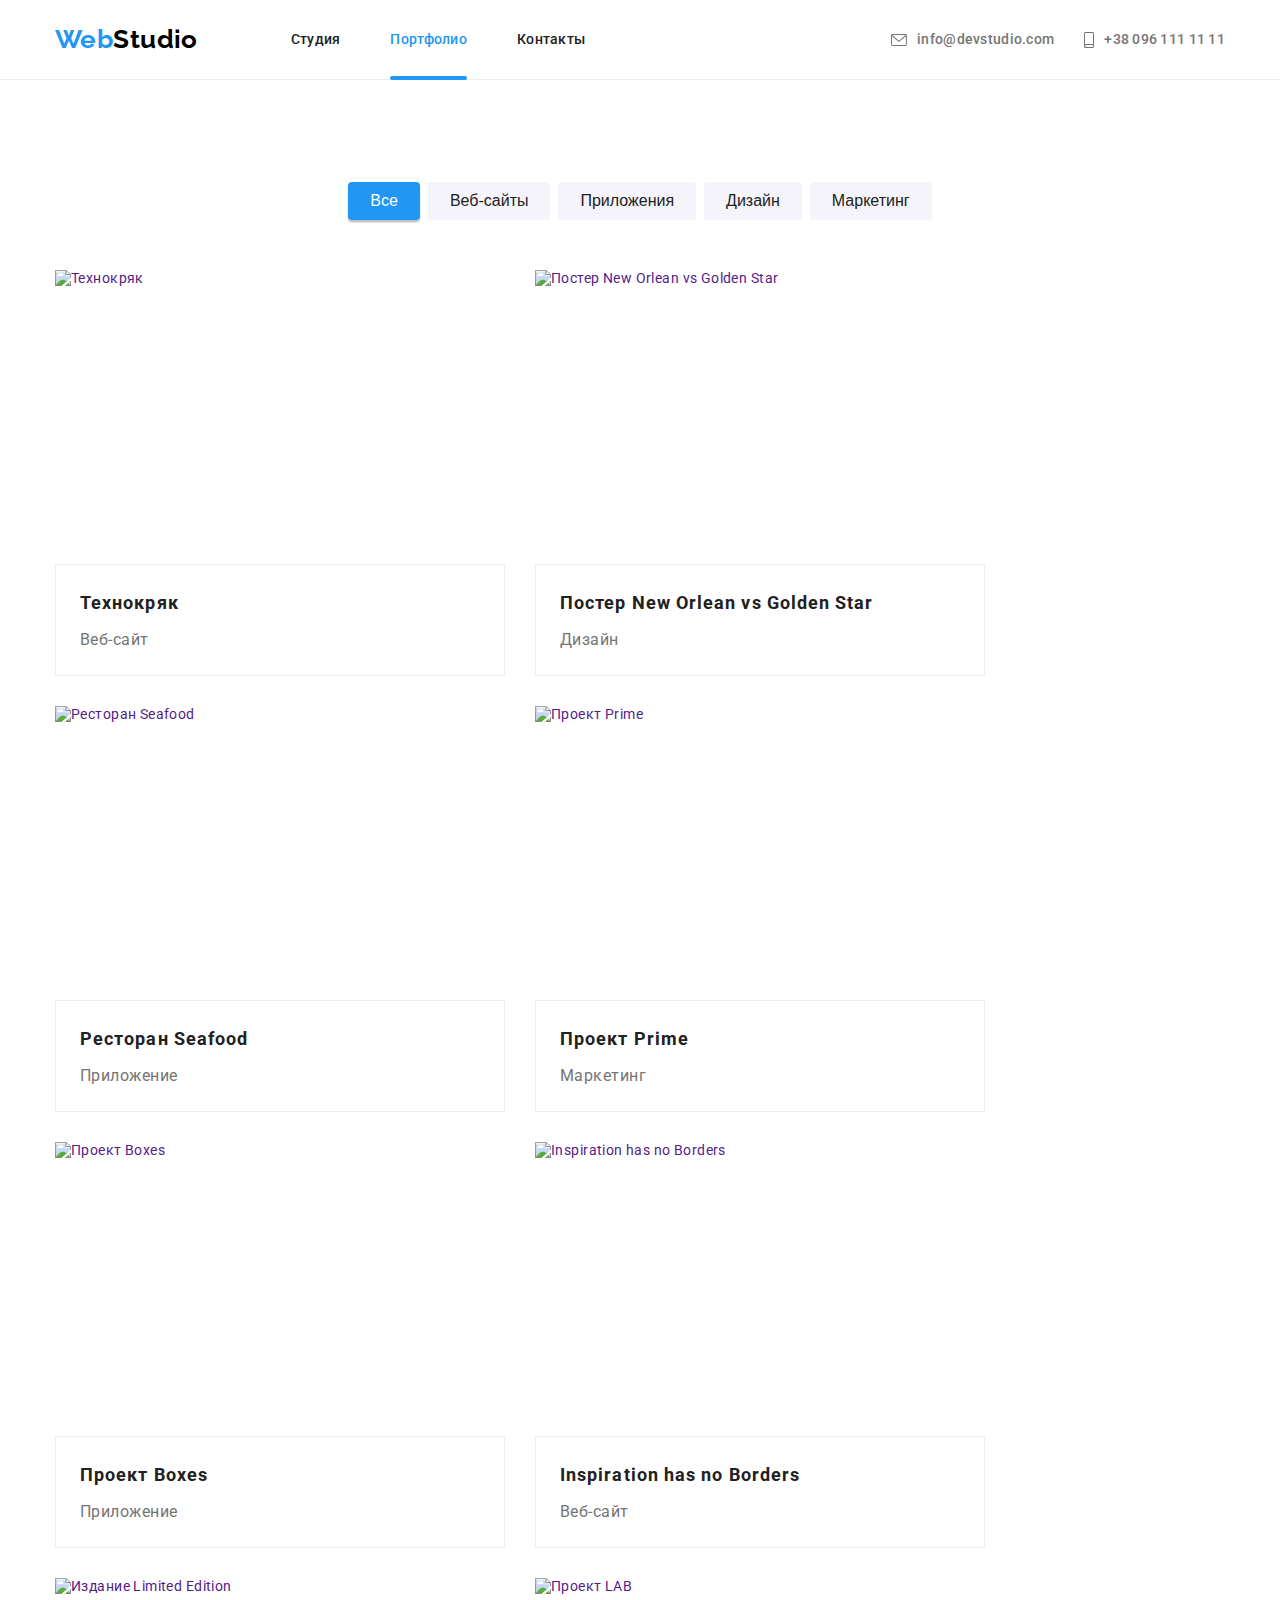
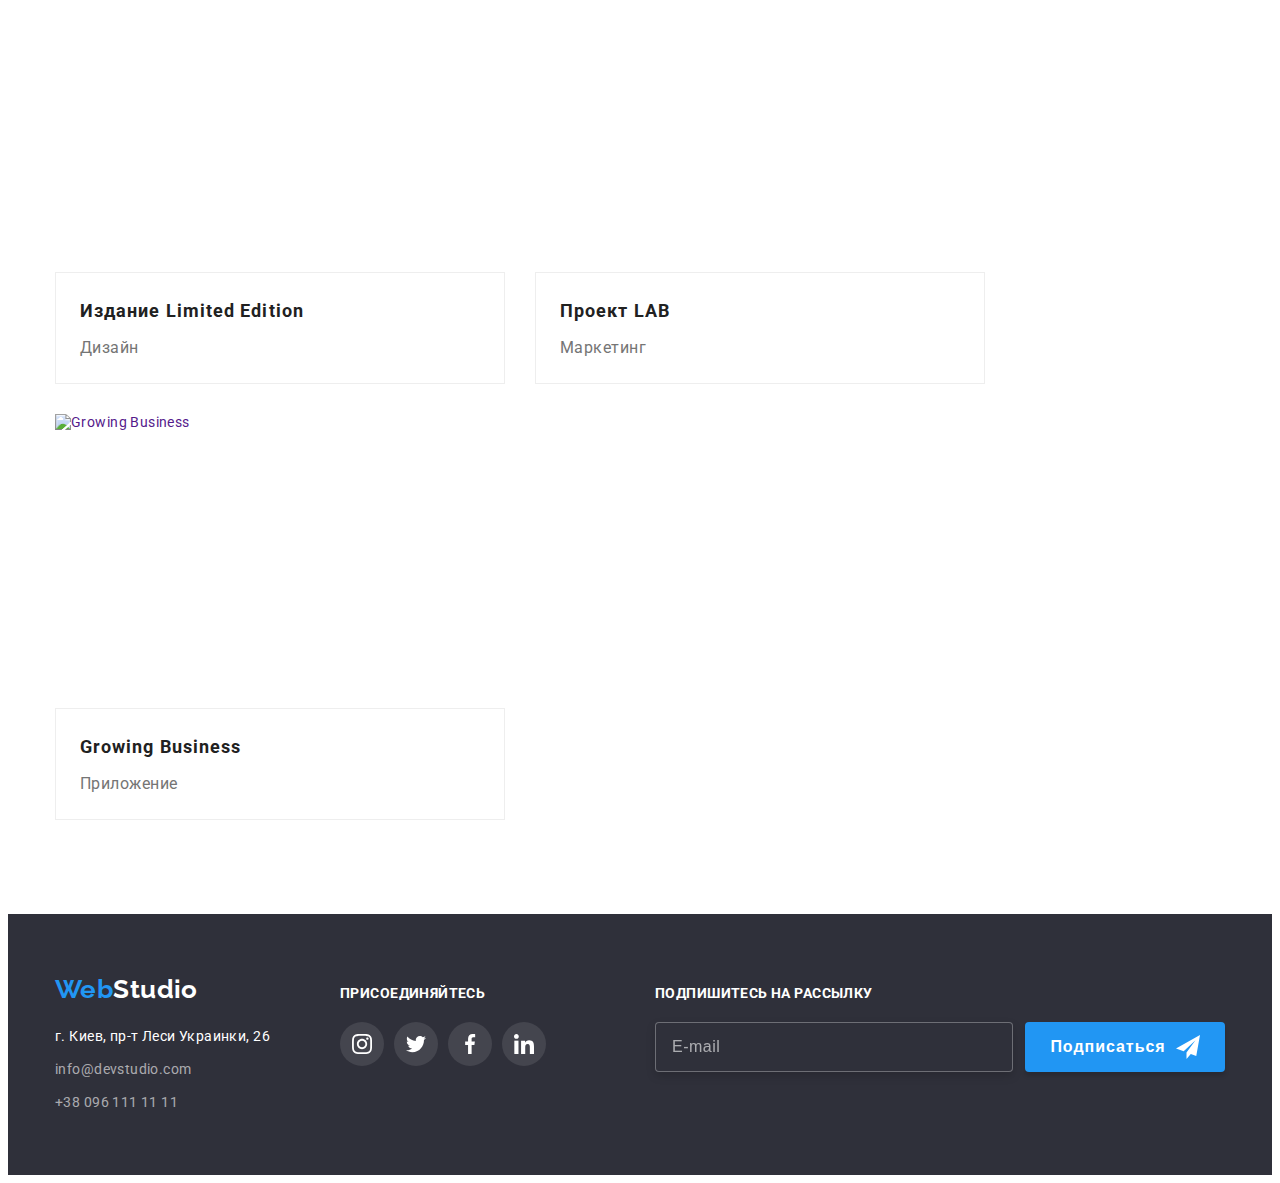
==== commit 912458d4: "Header and script copied to Portfolio" ====
--- a/portfolio.html
+++ b/portfolio.html
@@ -23,7 +23,7 @@
   </head>
   <body>
     <!--Шапка-->
-    <!-- <header class="header">
+    <header class="header">
       <div class="container header-nav">
         <nav class="navigation">
           <a href="./index.html" class="logo header__logo link">
@@ -59,8 +59,85 @@
             </a>
           </li>
         </ul>
+        <button type="button" class="menu-open-btn">
+          <svg class="menu-open-icon" width="40" height="40">
+            <use href="./images/icons.svg#icon-menu"></use>
+          </svg>
+        </button>
       </div>
-    </header> -->
+      <div class="mobile-menu is-hidden">
+        <div class="container">
+          <button type="button" class="menu-close-btn">
+            <svg class="menu-close-icon" width="40" height="40">
+              <use href="./images/icons.svg#icon-close-menu"></use>
+            </svg>
+          </button>
+          <ul class="mobile-menu__list list">
+            <li class="mobile-menu__item">
+              <a href="./index.html" class="mobile-menu-link link">Студия</a>
+            </li>
+            <li class="mobile-menu__item">
+              <a href="./portfolio.html" class="mobile-menu-link link current">Портфолио</a>
+            </li>
+            <li class="mobile-menu__item">
+              <a href="./index.html" class="mobile-menu-link link">Контакты</a>
+            </li>
+          </ul>
+          <div class="mobile-contacts-social">
+            <ul class="mobile-contacts list">
+              <li class="mobile-contacts-item">
+                <a href="tel:+380961111111" class="mobile-contacts-link tel link"
+                  >+38 096 111 11 11
+                </a>
+              </li>
+              <li class="mobile-contacts-item">
+                <a href="mailto:info@devstudio.com" class="mobile-contacts-link mail link"
+                  >info@devstudio.com
+                </a>
+              </li>
+            </ul>
+            <ul class="mobile-soc-list list">
+              <li class="mobile-soc-list__item">
+                <a
+                  class="mobile-soc-list__link link"
+                  href=""
+                  target="_blank"
+                  rel="noreferrer noopener"
+                  >Instagram
+                </a>
+              </li>
+              <li class="mobile-soc-list__item">
+                <a
+                  class="mobile-soc-list__link link"
+                  href=""
+                  target="_blank"
+                  rel="noreferrer noopener"
+                  >Twitter
+                </a>
+              </li>
+              <li class="mobile-soc-list__item">
+                <a
+                  class="mobile-soc-list__link link"
+                  href=""
+                  target="_blank"
+                  rel="noreferrer noopener"
+                  >Facebook
+                </a>
+              </li>
+              <li class="mobile-soc-list__item">
+                <a
+                  class="mobile-soc-list__link link"
+                  href=""
+                  target="_blank"
+                  rel="noreferrer noopener"
+                  >LinkedIn
+                </a>
+              </li>
+            </ul>
+          </div>
+        </div>
+      </div>
+    </header>
 
     <main>
       <section class="section portfolio">
@@ -89,7 +166,21 @@
             <li class="project-card">
               <a href="" class="project-card-link link">
                 <div class="project-card-overlay">
-                  <img src="./images/technokyak.jpg" alt="Технокряк" width="370" height="294" />
+                  <picture>
+                    <source
+                      srcset="./images/card1-354.jpg, ./images/card1-354-2x.jpg"
+                      media="(min-width: 1200px)"
+                    />
+                    <source
+                      srcset="./images/card1-370.jpg, ./images/card1-370-2x.jpg"
+                      media="(min-width: 768px)"
+                    />
+                    <source
+                      srcset="./images/card1-450.jpg, ./images/card1-450-2x.jpg"
+                      media="(min-width: 320px)"
+                    />
+                    <img src="./images/card1-450.jpg" alt="Технокряк" width="450" height="294" />
+                  </picture>
                   <p class="project-top-text">
                     Ресурс предлагает комплексные предложения с разным уровнем функционала и
                     сервисов. Все это позволит посетителю получить исчерпывающие сведения<br />
@@ -105,12 +196,26 @@
             <li class="project-card">
               <a href="" class="project-card-link link">
                 <div class="project-card-overlay">
-                  <img
-                    src="./images/new-orlean-golden-star.jpg"
-                    alt="Постер New Orlean vs Golden Star"
-                    width="370"
-                    height="294"
-                  />
+                  <picture>
+                    <source
+                      srcset="./images/card2-354.jpg, ./images/card2-354-2x.jpg"
+                      media="(min-width: 1200px)"
+                    />
+                    <source
+                      srcset="./images/card2-370.jpg, ./images/card2-370-2x.jpg"
+                      media="(min-width: 768px)"
+                    />
+                    <source
+                      srcset="./images/card2-450.jpg, ./images/card2-450-2x.jpg"
+                      media="(min-width: 320px)"
+                    />
+                    <img
+                      src="./images/card2-450.jpg"
+                      alt="Постер New Orlean vs Golden Star"
+                      width="450"
+                      height="294"
+                    />
+                  </picture>
                   <p class="project-top-text">
                     Ресурс предлагает комплексные предложения с разным уровнем функционала и
                     сервисов. Все это позволит посетителю получить исчерпывающие сведения<br />
@@ -126,12 +231,26 @@
             <li class="project-card">
               <a href="" class="project-card-link link">
                 <div class="project-card-overlay">
-                  <img
-                    src="./images/restaurant-seafood.jpg"
-                    alt="Ресторан Seafood"
-                    width="370"
-                    height="294"
-                  />
+                  <picture>
+                    <source
+                      srcset="./images/card3-354.jpg, ./images/card3-354-2x.jpg"
+                      media="(min-width: 1200px)"
+                    />
+                    <source
+                      srcset="./images/card3-370.jpg, ./images/card3-370-2x.jpg"
+                      media="(min-width: 768px)"
+                    />
+                    <source
+                      srcset="./images/card3-450.jpg, ./images/card3-450-2x.jpg"
+                      media="(min-width: 320px)"
+                    />
+                    <img
+                      src="./images/card3-450.jpg"
+                      alt="Ресторан Seafood"
+                      width="450"
+                      height="294"
+                    />
+                  </picture>
                   <p class="project-top-text">
                     Ресурс предлагает комплексные предложения с разным уровнем функционала и
                     сервисов. Все это позволит посетителю получить исчерпывающие сведения о компании
@@ -147,12 +266,21 @@
             <li class="project-card">
               <a href="" class="project-card-link link">
                 <div class="project-card-overlay">
-                  <img
-                    src="./images/project-prime.jpg"
-                    alt="Проект Prime"
-                    width="370"
-                    height="294"
-                  />
+                  <picture>
+                    <source
+                      srcset="./images/card4-354.jpg, ./images/card4-354-2x.jpg"
+                      media="(min-width: 1200px)"
+                    />
+                    <source
+                      srcset="./images/card4-370.jpg, ./images/card4-370-2x.jpg"
+                      media="(min-width: 768px)"
+                    />
+                    <source
+                      srcset="./images/card4-450.jpg, ./images/card4-450-2x.jpg"
+                      media="(min-width: 320px)"
+                    />
+                    <img src="./images/card4-450.jpg" alt="Проект Prime" width="450" height="294" />
+                  </picture>
                   <p class="project-top-text">
                     Ресурс предлагает комплексные предложения с разным уровнем функционала и
                     сервисов. Все это позволит посетителю получить исчерпывающие сведения<br />
@@ -168,12 +296,21 @@
             <li class="project-card">
               <a href="" class="project-card-link link">
                 <div class="project-card-overlay">
-                  <img
-                    src="./images/project-boxes.jpg"
-                    alt="Проект Boxes"
-                    width="370"
-                    height="294"
-                  />
+                  <picture>
+                    <source
+                      srcset="./images/card5-354.jpg, ./images/card5-354-2x.jpg"
+                      media="(min-width: 1200px)"
+                    />
+                    <source
+                      srcset="./images/card5-370.jpg, ./images/card5-370-2x.jpg"
+                      media="(min-width: 768px)"
+                    />
+                    <source
+                      srcset="./images/card5-450.jpg, ./images/card5-450-2x.jpg"
+                      media="(min-width: 320px)"
+                    />
+                    <img src="./images/card5-450.jpg" alt="Проект Boxes" width="450" height="294" />
+                  </picture>
                   <p class="project-top-text">
                     Ресурс предлагает комплексные предложения с разным уровнем функционала и
                     сервисов. Все это позволит посетителю получить исчерпывающие сведения<br />
@@ -189,12 +326,26 @@
             <li class="project-card">
               <a href="" class="project-card-link link">
                 <div class="project-card-overlay">
-                  <img
-                    src="./images/insipation-no-borders.jpg"
-                    alt="Inspiration has no Borders"
-                    width="370"
-                    height="294"
-                  />
+                  <picture>
+                    <source
+                      srcset="./images/card6-354.jpg, ./images/card6-354-2x.jpg"
+                      media="(min-width: 1200px)"
+                    />
+                    <source
+                      srcset="./images/card6-370.jpg, ./images/card6-370-2x.jpg"
+                      media="(min-width: 768px)"
+                    />
+                    <source
+                      srcset="./images/card6-450.jpg, ./images/card6-450-2x.jpg"
+                      media="(min-width: 320px)"
+                    />
+                    <img
+                      src="./images/card6-450.jpg"
+                      alt="Inspiration has no Borders"
+                      width="450"
+                      height="294"
+                    />
+                  </picture>
                   <p class="project-top-text">
                     Ресурс предлагает комплексные предложения с разным уровнем функционала и
                     сервисов. Все это позволит посетителю получить исчерпывающие сведения<br />
@@ -210,12 +361,26 @@
             <li class="project-card">
               <a href="" class="project-card-link link">
                 <div class="project-card-overlay">
-                  <img
-                    src="./images/limited-edition.jpg"
-                    alt="Издание Limited Edition"
-                    width="370"
-                    height="294"
-                  />
+                  <picture>
+                    <source
+                      srcset="./images/card7-354.jpg, ./images/card7-354-2x.jpg"
+                      media="(min-width: 1200px)"
+                    />
+                    <source
+                      srcset="./images/card7-370.jpg, ./images/card7-370-2x.jpg"
+                      media="(min-width: 768px)"
+                    />
+                    <source
+                      srcset="./images/card7-450.jpg, ./images/card7-450-2x.jpg"
+                      media="(min-width: 320px)"
+                    />
+                    <img
+                      src="./images/card7-450.jpg"
+                      alt="Издание Limited Edition"
+                      width="450"
+                      height="294"
+                    />
+                  </picture>
                   <p class="project-top-text">
                     Ресурс предлагает комплексные предложения с разным уровнем функционала и
                     сервисов. Все это позволит посетителю получить исчерпывающие сведения<br />
@@ -231,7 +396,21 @@
             <li class="project-card">
               <a href="" class="project-card-link link">
                 <div class="project-card-overlay">
-                  <img src="./images/project-lab.jpg" alt="Проект LAB" width="370" height="294" />
+                  <picture>
+                    <source
+                      srcset="./images/card8-354.jpg, ./images/card8-354-2x.jpg"
+                      media="(min-width: 1200px)"
+                    />
+                    <source
+                      srcset="./images/card8-370.jpg, ./images/card8-370-2x.jpg"
+                      media="(min-width: 768px)"
+                    />
+                    <source
+                      srcset="./images/card8-450.jpg, ./images/card8-450-2x.jpg"
+                      media="(min-width: 320px)"
+                    />
+                    <img src="./images/card8-450.jpg" alt="Проект LAB" width="450" height="294" />
+                  </picture>
                   <p class="project-top-text">
                     Ресурс предлагает комплексные предложения с разным уровнем функционала и
                     сервисов. Все это позволит посетителю получить исчерпывающие сведения<br />
@@ -247,12 +426,26 @@
             <li class="project-card">
               <a href="" class="project-card-link link">
                 <div class="project-card-overlay">
-                  <img
-                    src="./images/growing-business.jpg"
-                    alt="Growing Business"
-                    width="370"
-                    height="294"
-                  />
+                  <picture>
+                    <source
+                      srcset="./images/card9-354.jpg, ./images/card9-354-2x.jpg"
+                      media="(min-width: 1200px)"
+                    />
+                    <source
+                      srcset="./images/card9-370.jpg, ./images/card9-370-2x.jpg"
+                      media="(min-width: 768px)"
+                    />
+                    <source
+                      srcset="./images/card9-450.jpg, ./images/card9-450-2x.jpg"
+                      media="(min-width: 320px)"
+                    />
+                    <img
+                      src="./images/card9-450.jpg"
+                      alt="Growing Business"
+                      width="450"
+                      height="294"
+                    />
+                  </picture>
                   <p class="project-top-text">
                     Ресурс предлагает комплексные предложения с разным уровнем функционала и
                     сервисов. Все это позволит посетителю получить исчерпывающие сведения<br />
@@ -339,5 +532,6 @@
         </div>
       </div>
     </footer>
+    <script src="./js/menu.js"></script>
   </body>
 </html>
--- a/css/main.min.css
+++ b/css/main.min.css
@@ -1,2 +1,2 @@
-*,*::before,*::after{box-sizing:border-box}p,h1,h2,h3,h4,h5,h6{margin:0%}ul,ol{margin:0;padding-left:0}img{display:block;max-width:100%;height:auto}button{cursor:pointer}:root{--primary-text-color: #757575;--title-text-color: #212121;--accent-color: #2196f3;--primary-white-color: #fff;--secondary-bg-color: #f5f4fa}body{background-color:var(--primary-white-color);color:var(--primary-text-color);font-family:'Roboto', sans-serif;font-weight:400;font-size:14px;letter-spacing:0.03em;padding-top:80px}.link{text-decoration:none;font-style:normal}.list{list-style:none}.visually-hidden{position:absolute;white-space:nowrap;width:1px;height:1px;overflow:hidden;border:0;padding:0;clip:rect(0 0 0 0);clip-path:inset(50%);margin:-1px}.container{width:100%;padding-left:15px;padding-right:15px;margin:0 auto}@media screen and (min-width: 480px){.container{width:480px}}@media screen and (min-width: 768px){.container{width:768px}}@media screen and (min-width: 1200px){.container{width:1200px}}.section{padding-top:60px;padding-bottom:60px}@media screen and (min-width: 1200px){.section{padding-top:94px;padding-bottom:94px}}.button{width:200px;height:50px;background-color:var(--accent-color);color:var(--primary-white-color);box-shadow:0px 4px 4px rgba(0,0,0,0.15);font-weight:700;font-size:16px;line-height:1.88;letter-spacing:0.06em;border-radius:4px;border:none;display:flex;justify-content:center;align-items:center}.header{position:fixed;top:0;left:0;z-index:1;width:100%;height:80px;padding-top:24px;padding-bottom:25px;background-color:var(--primary-white-color);border-bottom:1px solid #ececec}.header-nav{display:flex;align-items:center}.navigation{display:flex;align-items:center}.logo{color:#000;font-family:'Raleway', sans-serif;font-weight:700;font-size:26px;line-height:1.2}.header__logo{margin-right:93px}.accent{color:var(--accent-color)}.menu{display:flex}.menu__item .link.current{position:relative}.menu__item .link.current::after{position:absolute;content:'';width:100%;height:4px;border-radius:2px;display:block;bottom:-32px;left:0;background-color:var(--accent-color)}.menu__item:not(:last-child){margin-right:50px}.menu .link{color:var(--title-text-color);font-weight:500;line-height:1.14;letter-spacing:0.02em;display:block;transition:color 250ms cubic-bezier(0.4, 0, 0.2, 1)}.menu .link:hover,.menu .link:focus{color:var(--accent-color)}.menu .link.current{color:var(--accent-color)}.header__contacts{display:flex;margin-left:auto}.header__contacts-item:not(:first-child){margin-left:30px}.header__contacts-item__icon{margin-right:10px}.header__contacts-item{display:flex;align-items:center;color:var(--primary-text-color);fill:currentColor}.header__contacts .link{width:100%;height:100%;display:flex;flex-direction:row-reverse;align-items:center;font-weight:500;line-height:1.14;letter-spacing:0.02em;color:currentColor;transition:color 250ms cubic-bezier(0.4, 0, 0.2, 1)}.header__contacts .link:hover,.header__contacts .link:focus{color:var(--accent-color)}.hero{background-color:#2f303a;background-image:linear-gradient(rgba(47,48,58,0.4), rgba(47,48,58,0.4)),url(../images/hero-image.jpg);background-repeat:no-repeat;background-position:center;background-size:cover;max-width:1600px;padding-top:118px;padding-bottom:118px;margin:0 auto}@media screen and (min-width: 1200px){.hero{padding-top:200px;padding-bottom:200px}}.hero .container{display:flex;flex-direction:column;align-items:center}.hero-title{color:var(--primary-white-color);font-weight:900;font-size:26px;line-height:1.62;letter-spacing:0.06em;text-align:center;text-transform:uppercase;max-width:360px;margin-bottom:30px}@media screen and (min-width: 1200px){.hero-title{font-size:44px;line-height:1.36;max-width:696px}}.feature-list{display:flex;flex-wrap:wrap;margin-bottom:-30px;margin-left:-30px}.feature-item{margin-bottom:30px;margin-left:30px}@media screen and (min-width: 768px){.feature-item{flex-basis:calc(100% / 2 - 30px)}}@media screen and (min-width: 1200px){.feature-item{flex-basis:calc(100% / 4 - 30px)}}.feature-item-pic{height:120px;background-color:#f5f4fa;display:flex;flex-wrap:wrap;align-items:center;justify-content:center;margin-bottom:30px}.feature-item-title{color:var(--title-text-color);font-size:14px;line-height:1.14;text-align:center;text-transform:uppercase;margin-bottom:10px}@media screen and (min-width: 768px){.feature-item-title{text-align:left}}.feature-item-text{line-height:1.71}.service{padding-top:0}@media screen and (max-width: 1199px){.service{display:none}}.service-title{color:var(--title-text-color);font-size:36px;line-height:1.67;text-align:center;margin-bottom:50px}.service-list{display:flex}.service-card{position:relative}.service-card:not(:last-child){margin-right:30px}.service-card-title{position:absolute;bottom:0;left:0;padding-top:27px;padding-bottom:27px;width:100%;height:70px;font-size:14px;line-height:1.14;text-align:center;text-transform:uppercase;color:var(--primary-white-color);background-color:rgba(47,48,58,0.8)}.team{background-color:#f5f4fa}.team-title{color:var(--title-text-color);font-size:28px;line-height:1.18;text-align:center;margin-bottom:30px}@media screen and (min-width: 1200px){.team-title{font-size:36px;line-height:1.67;margin-bottom:50px}}.team-list{display:flex;flex-wrap:wrap;justify-content:center;margin-left:-30px;margin-bottom:-30px}.team-card{margin-left:30px;margin-bottom:30px;background-color:var(--primary-white-color)}@media screen and (min-width: 768px){.team-card{flex-basis:calc(100% / 2 - 30px)}}@media screen and (min-width: 1200px){.team-card{flex-basis:calc(100% / 4 - 30px)}}.team-card>.content{padding-top:30px;padding-bottom:30px;text-align:center;box-shadow:0px 1px 3px rgba(0,0,0,0.12),0px 1px 1px rgba(0,0,0,0.14),0px 2px 1px rgba(0,0,0,0.2);border-radius:0px 0px 4px 4px}.team-card-title{color:var(--title-text-color);font-weight:500;font-size:16px;line-height:1.19;margin-bottom:10px}.team-card-text{font-size:16px;line-height:1.19;margin-bottom:16px}.team-sm-list{display:flex;justify-content:center}.team-sm-item{width:44px;height:44px}.team-sm-item+.team-sm-item{margin-left:10px}.team-sm-link{width:100%;height:100%;background-color:var(--primary-white-color);display:flex;align-items:center;justify-content:center;border-radius:50%;fill:#afb1b8;transition:background-color 250ms cubic-bezier(0.4, 0, 0.2, 1),fill 250ms cubic-bezier(0.4, 0, 0.2, 1)}.team-sm-link:hover,.team-sm-link:focus{background-color:var(--accent-color);fill:var(--primary-white-color);outline:none}.clents-title{color:var(--title-text-color);font-size:28px;line-height:1.18;text-align:center;margin-bottom:30px}@media screen and (min-width: 1200px){.clents-title{font-size:36px;line-height:1.67;margin-bottom:50px}}.clients-list{margin-left:-30px;margin-bottom:-30px;display:flex;flex-wrap:wrap;justify-content:center}.clients-item{flex-basis:calc(100% / 2 -30px);margin-left:30px;margin-bottom:30px;width:210px;height:92px;border:1px solid #afb1b8;border-radius:4px;transition:border-color 250ms cubic-bezier(0.4, 0, 0.2, 1)}@media screen and (min-width: 768px){.clients-item{flex-basis:calc(100% / 3 - 30px);width:226px}}@media screen and (min-width: 1200px){.clients-item{flex-basis:calc(100% / 6 - 30px);width:170px}}.clients-item:hover,.clients-item:focus{border-color:var(--accent-color);outline:none}.clients-item-link{width:100%;height:100%;display:flex;align-items:center;justify-content:center;border-radius:4px;fill:#afb1b8}.clients-item-icon{transition:fill 250ms cubic-bezier(0.4, 0, 0.2, 1)}.clients-item-link:hover .clients-item-icon,.clients-item-link:focus .clients-item-icon{fill:var(--accent-color);outline:none}.footer{background-color:#2f303a;padding-top:60px;padding-bottom:60px}.footer__logo{color:var(--primary-white-color);margin-bottom:20px;display:inline-block}.footer .container{display:flex;align-items:center;flex-wrap:wrap;text-align:center;flex-direction:column}@media screen and (min-width: 768px){.footer .container{justify-content:space-around;align-items:baseline;flex-direction:row}}@media screen and (min-width: 1200px){.footer .container{text-align:left}}@media screen and (max-width: 1199px){.footer-logo-address{margin-bottom:60px}}.address__office{display:flex;flex-direction:column}.address__office .link{line-height:1.71;color:rgba(255,255,255,0.6)}.address__office-item__link.link{color:var(--primary-white-color)}.address__office-item:not(:last-child){margin-bottom:9px}.address .link{transition:color 250ms cubic-bezier(0.4, 0, 0.2, 1)}.address .link:hover,.address .link:focus{color:var(--accent-color)}@media screen and (max-width: 768px){.socials{margin-bottom:60px}}@media screen and (min-width: 1200px){.socials{margin-left:70px}}.socials__title{font-size:14px;line-height:1.14;text-transform:uppercase;color:var(--primary-white-color);margin-bottom:20px}.socials-list{display:flex}.socials-list__item{width:44px;height:44px}.socials-list__item+.socials-list__item{margin-left:10px}.socials-list__link{width:100%;height:100%;background-color:rgba(255,255,255,0.1);display:flex;align-items:center;justify-content:center;border-radius:50%;fill:var(--primary-white-color);transition:color;transition:background-color 250ms cubic-bezier(0.4, 0, 0.2, 1)}.socials-list__link:hover,.socials-list__link:focus{background-color:var(--accent-color);outline:none}@media screen and (max-width: 1199px){.subscribe{width:100%}}@media screen and (min-width: 1200px){.subscribe{margin-left:auto}}.subscribe__title{font-size:14px;line-height:1.14;text-transform:uppercase;color:var(--primary-white-color);margin-bottom:20px}.subscribe__form{display:flex}@media screen and (max-width: 1199px){.subscribe__form{flex-direction:column;align-items:center}}.subscribe__form__input{height:50px;margin-bottom:20px;border:1px solid rgba(255,255,255,0.3);filter:drop-shadow(0px 4px 4px rgba(0,0,0,0.15));background-color:#2f303a;border-radius:4px;padding-left:16px;font-size:16px;line-height:1.25;letter-spacing:0.03em;color:var(--primary-white-color)}@media screen and (max-width: 480px){.subscribe__form__input{width:calc(100% - 30px)}}@media screen and (min-width: 480px){.subscribe__form__input{width:450px}}@media screen and (min-width: 1200px){.subscribe__form__input{width:358px;margin-right:12px}}.subscribe__form__input::placeholder{color:rgba(255,255,255,0.6)}.button__icon{margin-left:10px;fill:var(--primary-white-color)}.filter{display:flex;flex-wrap:wrap;justify-content:flex-start;margin-left:-8px;margin-bottom:15px}@media screen and (min-width: 768px){.filter{justify-content:center}}@media screen and (min-width: 1200px){.filter{margin-bottom:35px}}.filter-item{margin-left:8px;margin-bottom:15px}.filter-item__button{background-color:var(--secondary-bg-color);color:var(--title-text-color);font-size:16px;line-height:1.62;border:none;padding:6px 22px;border-radius:4px;transition:background-color 250ms cubic-bezier(0.4, 0, 0.2, 1),color 250ms cubic-bezier(0.4, 0, 0.2, 1),box-shadow 250ms cubic-bezier(0.4, 0, 0.2, 1)}.filter-item__button:hover,.filter-item__button:focus,.filter-item__button:active{background-color:var(--accent-color);color:var(--primary-white-color);box-shadow:0px 3px 1px rgba(0,0,0,0.1),0px 1px 2px rgba(0,0,0,0.08),0px 2px 2px rgba(0,0,0,0.12)}.filter-item__button.active{background-color:var(--accent-color);color:var(--primary-white-color);box-shadow:0px 3px 1px rgba(0,0,0,0.1),0px 1px 2px rgba(0,0,0,0.08),0px 2px 2px rgba(0,0,0,0.12)}.project-list{display:flex;flex-wrap:wrap;margin-right:-30px;margin-bottom:-30px}.project-card{margin-right:30px;margin-bottom:30px;transition:box-shadow 250ms cubic-bezier(0.4, 0, 0.2, 1)}@media screen and (min-width: 768px){.project-card{flex-basis:calc(100% / 2 - 30px)}}@media screen and (min-width: 1200px){.project-card{flex-basis:calc(100% / 3 - 30px)}}.project-card:hover,.project-card:focus{box-shadow:0px 1px 1px rgba(0,0,0,0.12),0px 4px 4px rgba(0,0,0,0.06),1px 4px 6px rgba(0,0,0,0.16)}.project-card-overlay{position:relative;overflow:hidden}.project-top-text{position:absolute;top:0;width:100%;height:100%;font-size:18px;line-height:1.56;padding:63px 24px;color:var(--primary-white-color);background-color:rgba(33,150,243,0.9);transform:translateY(100%);transition:transform 250ms cubic-bezier(0.4, 0, 0.2, 1)}.project-card:hover .project-top-text,.project-card:focus .project-top-text{transform:translateY(0)}.project-card .content{padding:20px 24px;border:1px solid #eeeeee}.project-card-title{color:var(--title-text-color);font-size:18px;line-height:2;letter-spacing:0.06em;margin-bottom:4px}.project-card-text{color:var(--primary-text-color);font-weight:400;font-size:16px;line-height:1.88;letter-spacing:0.03em}.backdrop{position:fixed;top:0;width:100%;height:100%;background-color:rgba(0,0,0,0.2);transition:opacity 250ms cubic-bezier(0.4, 0, 0.2, 1),visibility 250ms cubic-bezier(0.4, 0, 0.2, 1)}.backdrop.is-hidden{opacity:0;visibility:hidden;pointer-events:none}.backdrop.is-hidden .modal{transform:scale(0.5) translate(-50%, -50%)}.modal{position:absolute;top:50%;left:50%;transform:translate(-50%, -50%) scale(1);transition:transform 250ms cubic-bezier(0.4, 0, 0.2, 1);width:528px;min-height:581px;background:var(--primary-white-color);box-shadow:0px 1px 3px rgba(0,0,0,0.12),0px 1px 1px rgba(0,0,0,0.14),0px 2px 1px rgba(0,0,0,0.2);border-radius:4px;padding:40px}.modal-close-btn{position:absolute;top:8px;right:8px;width:30px;height:30px;background-color:transparent;border:1px solid rgba(0,0,0,0.1);border-radius:50%;display:flex}.modal-close-btn:focus{outline:none}.modal-close-icon{align-self:center;transition:fill 250ms cubic-bezier(0.4, 0, 0.2, 1)}.modal-close-btn:hover .modal-close-icon,.modal-close-btn:focus .modal-close-icon{fill:var(--accent-color)}.modal-title{font-weight:700;font-size:20px;line-height:23px;text-align:center;letter-spacing:0.03em;color:var(--title-text-color);margin-bottom:12px}.modal-label{margin-bottom:4px;color:var(--primary-text-color);display:inline-block}.modal-input{width:100%;height:40px;border:1px solid rgba(33,33,33,0.2);border-radius:4px;padding-left:42px;transition:border-color 250ms cubic-bezier(0.4, 0, 0.2, 1)}.modal-input:focus{border-color:var(--accent-color);outline:none}.modal-input-wrap{position:relative;margin-bottom:10px}.modal-icon{position:absolute;left:12px;top:50%;transform:translateY(-50%);transition:fill 250ms cubic-bezier(0.4, 0, 0.2, 1)}.modal-field:focus-within .modal-icon{fill:var(--accent-color)}.modal-comment{width:100%;height:120px;border:1px solid rgba(33,33,33,0.2);border-radius:4px;padding:12px 16px;font-size:14px;line-height:16px;letter-spacing:0.01em;resize:none;margin-bottom:20px;transition:border-color 250ms cubic-bezier(0.4, 0, 0.2, 1)}.modal-comment:focus{border-color:var(--accent-color);outline:none}.modal-comment::placeholder{color:rgba(117,117,117,0.5)}.check-text{display:flex;align-items:center;justify-content:center;margin-bottom:30px}.check-icon{fill:transparent}.modal-check:checked+.check-text .check-icon{fill:var(--primary-white-color)}.check-text span{width:16px;height:15px;border:2px solid #212121;border-radius:2px;display:flex;align-items:center;justify-content:center;margin-right:7px}.modal-check:checked+.check-text span{background-color:var(--accent-color);border:none}.modal-check{margin-left:19px;margin-top:12px}.policy-terms{color:var(--accent-color);margin-left:5px}.modal-submit{display:flex;justify-content:center}
+*,*::before,*::after{box-sizing:border-box}p,h1,h2,h3,h4,h5,h6{margin:0%}ul,ol{margin:0;padding-left:0}img{display:block;max-width:100%;height:auto}button{cursor:pointer}:root{--primary-text-color: #757575;--title-text-color: #212121;--accent-color: #2196f3;--primary-white-color: #fff;--secondary-bg-color: #f5f4fa}body{background-color:var(--primary-white-color);color:var(--primary-text-color);font-family:'Roboto', sans-serif;font-weight:400;font-size:14px;letter-spacing:0.03em;padding-top:80px}.link{text-decoration:none;font-style:normal}.list{list-style:none}.no-scroll{overflow:hidden}.visually-hidden{position:absolute;white-space:nowrap;width:1px;height:1px;overflow:hidden;border:0;padding:0;clip:rect(0 0 0 0);clip-path:inset(50%);margin:-1px}.container{width:100%;padding-left:15px;padding-right:15px;margin:0 auto}@media screen and (min-width: 480px){.container{width:480px}}@media screen and (min-width: 768px){.container{width:768px}}@media screen and (min-width: 1200px){.container{width:1200px}}.section{padding-top:60px;padding-bottom:60px}@media screen and (min-width: 1200px){.section{padding-top:94px;padding-bottom:94px}}.button{width:200px;height:50px;background-color:var(--accent-color);color:var(--primary-white-color);box-shadow:0px 4px 4px rgba(0,0,0,0.15);font-weight:700;font-size:16px;line-height:1.88;letter-spacing:0.06em;border-radius:4px;border:none;display:flex;justify-content:center;align-items:center}.header{position:fixed;top:0;left:0;z-index:1;width:100%;height:80px;padding-top:21px;padding-bottom:21px;background-color:var(--primary-white-color);border-bottom:1px solid #ececec}@media screen and (min-width: 1200px){.header{padding-top:24px;padding-bottom:25px}}.header-nav{display:flex;align-items:center}.navigation{display:flex;align-items:center}.logo{color:#000;font-family:'Raleway', sans-serif;font-weight:700;font-size:26px;line-height:1.2}.header__logo{margin-right:93px}.accent{color:var(--accent-color)}.menu{display:flex}@media screen and (max-width: 767px){.menu{display:none}}.menu__item .link.current{position:relative}.menu__item .link.current::after{position:absolute;content:'';width:100%;height:4px;border-radius:2px;display:block;bottom:-32px;left:0;background-color:var(--accent-color)}.menu__item:not(:last-child){margin-right:50px}.menu .link{color:var(--title-text-color);font-weight:500;line-height:1.14;letter-spacing:0.02em;display:block;transition:color 250ms cubic-bezier(0.4, 0, 0.2, 1)}.menu .link:hover,.menu .link:focus{color:var(--accent-color)}.menu .link.current{color:var(--accent-color)}.header__contacts{display:flex}@media screen and (max-width: 767px){.header__contacts{display:none}}@media screen and (min-width: 768px){.header__contacts{flex-direction:column;align-items:flex-start;margin-left:auto}}@media screen and (min-width: 1200px){.header__contacts{flex-direction:row}}.header__contacts-item__icon{margin-right:10px}.header__contacts-item{display:flex;align-items:center;color:var(--primary-text-color);fill:currentColor}@media screen and (min-width: 1200px){.header__contacts-item:not(:first-child){margin-left:30px}}@media screen and (max-width: 1199px){.header__contacts-item:not(:first-child){margin-top:10px}}.header__contacts .link{width:100%;height:100%;display:flex;flex-direction:row-reverse;align-items:center;font-weight:500;font-size:12px;line-height:1.17;letter-spacing:0.02em;color:currentColor;transition:color 250ms cubic-bezier(0.4, 0, 0.2, 1)}@media screen and (min-width: 1200px){.header__contacts .link{font-size:14px;line-height:1.14}}.header__contacts .link:hover,.header__contacts .link:focus{color:var(--accent-color)}.mobile-menu{position:fixed;top:0;left:0;background-color:var(--primary-white-color);width:100vw;height:100vh;padding-top:48px;padding-bottom:28px}.mobile-menu .container{display:flex;flex-direction:column;justify-content:space-between;height:100%;overflow-y:auto}@media screen and (min-width: 768px){.mobile-menu{display:none}}.mobile-menu.is-hidden{opacity:0;visibility:hidden;pointer-events:none}.menu-open-btn{margin-left:auto;background-color:transparent;border:none}@media screen and (min-width: 768px){.menu-open-btn{display:none}}.menu-open-icon{transition:fill 250ms cubic-bezier(0.4, 0, 0.2, 1)}.menu-open-btn:hover .menu-open-icon,.menu-open-btn:focus .menu-open-icon{fill:var(--accent-color)}.menu-close-btn{display:block;position:absolute;top:10px;right:15px;background-color:transparent;border:none}.menu-close-icon{align-self:center;transition:fill 250ms cubic-bezier(0.4, 0, 0.2, 1)}.menu-close-btn:hover .menu-close-icon,.menu-close-btn:focus .menu-close-icon{fill:var(--accent-color)}.mobile-menu-link{color:var(--title-text-color);font-weight:500;font-size:40px;line-height:1.18;letter-spacing:0.02em}.mobile-menu-link.current{color:var(--accent-color)}.mobile-menu__list{margin-bottom:50px}.mobile-menu__item:not(:last-child){margin-bottom:32px}.mobile-contacts{margin-bottom:64px}.mobile-contacts-item:not(:last-child){margin-bottom:32px}.mobile-contacts-link.tel{font-weight:500;font-size:34px;line-height:1.18;letter-spacing:0.02em;color:var(--accent-color)}.mobile-contacts-link.mail{font-weight:500;font-size:24px;line-height:1.17;letter-spacing:0.02em;color:var(--primary-text-color)}.mobile-soc-list{display:flex;flex-wrap:wrap}.mobile-soc-list__link{font-weight:500;font-size:18px;line-height:1.22;letter-spacing:0.02em;color:var(--accent-color)}.mobile-soc-list__item{margin-bottom:20px}.mobile-soc-list__item:not(:last-child){border-right:1px solid rgba(33,33,33,0.2);padding-right:10px;margin-right:10px}.hero{background-color:#2f303a;background-image:linear-gradient(rgba(47,48,58,0.4), rgba(47,48,58,0.4)),url(../images/hero-image-mob.jpg);background-repeat:no-repeat;background-position:center;background-size:cover;max-width:1600px;padding-top:118px;padding-bottom:118px;margin:0 auto}@media (min-device-pixel-ratio: 2), (min-resolution: 192dpi), (min-resolution: 2dppx){.hero{background-image:linear-gradient(rgba(47,48,58,0.4), rgba(47,48,58,0.4)),url(../images/hero-image-mob-2x.jpg)}}@media screen and (min-width: 768px){.hero{background-image:linear-gradient(rgba(47,48,58,0.4), rgba(47,48,58,0.4)),url(../images/hero-image-tab.jpg)}}@media screen and (min-width: 768px) and (min-device-pixel-ratio: 2), screen and (min-width: 768px) and (min-resolution: 192dpi), screen and (min-width: 768px) and (min-resolution: 2dppx){.hero{background-image:linear-gradient(rgba(47,48,58,0.4), rgba(47,48,58,0.4)),url(../images/hero-image-tab-2x.jpg)}}@media screen and (min-width: 1200px){.hero{background-image:linear-gradient(rgba(47,48,58,0.4), rgba(47,48,58,0.4)),url(../images/hero-image-desk.jpg);padding-top:200px;padding-bottom:200px}}@media screen and (min-width: 1200px) and (min-device-pixel-ratio: 2), screen and (min-width: 1200px) and (min-resolution: 192dpi), screen and (min-width: 1200px) and (min-resolution: 2dppx){.hero{background-image:linear-gradient(rgba(47,48,58,0.4), rgba(47,48,58,0.4)),url(../images/hero-image-desk-2x.jpg)}}.hero .container{display:flex;flex-direction:column;align-items:center}.hero-title{color:var(--primary-white-color);font-weight:900;font-size:26px;line-height:1.62;letter-spacing:0.06em;text-align:center;text-transform:uppercase;max-width:360px;margin-bottom:30px}@media screen and (min-width: 1200px){.hero-title{font-size:44px;line-height:1.36;max-width:696px}}.feature-list{display:flex;flex-wrap:wrap;margin-bottom:-30px;margin-left:-30px}.feature-item{margin-bottom:30px;margin-left:30px}@media screen and (min-width: 768px){.feature-item{flex-basis:calc(100% / 2 - 30px)}}@media screen and (min-width: 1200px){.feature-item{flex-basis:calc(100% / 4 - 30px)}}.feature-item-pic{height:120px;background-color:#f5f4fa;display:flex;flex-wrap:wrap;align-items:center;justify-content:center;margin-bottom:30px}.feature-item-title{color:var(--title-text-color);font-size:14px;line-height:1.14;text-align:center;text-transform:uppercase;margin-bottom:10px}@media screen and (min-width: 768px){.feature-item-title{text-align:left}}.feature-item-text{line-height:1.71}.service{padding-top:0}@media screen and (max-width: 1199px){.service{display:none}}.service-title{color:var(--title-text-color);font-size:36px;line-height:1.67;text-align:center;margin-bottom:50px}.service-list{display:flex}.service-card{position:relative}.service-card:not(:last-child){margin-right:30px}.service-card-title{position:absolute;bottom:0;left:0;padding-top:27px;padding-bottom:27px;width:100%;height:70px;font-size:14px;line-height:1.14;text-align:center;text-transform:uppercase;color:var(--primary-white-color);background-color:rgba(47,48,58,0.8)}.team{background-color:#f5f4fa}.team-title{color:var(--title-text-color);font-size:28px;line-height:1.18;text-align:center;margin-bottom:30px}@media screen and (min-width: 1200px){.team-title{font-size:36px;line-height:1.67;margin-bottom:50px}}.team-list{display:flex;flex-wrap:wrap;justify-content:center;margin-left:-30px;margin-bottom:-30px}.team-card{margin-left:30px;margin-bottom:30px;background-color:var(--primary-white-color)}@media screen and (min-width: 768px){.team-card{flex-basis:calc(100% / 2 - 30px)}}@media screen and (min-width: 1200px){.team-card{flex-basis:calc(100% / 4 - 30px)}}.team-card>.content{padding-top:30px;padding-bottom:30px;text-align:center;box-shadow:0px 1px 3px rgba(0,0,0,0.12),0px 1px 1px rgba(0,0,0,0.14),0px 2px 1px rgba(0,0,0,0.2);border-radius:0px 0px 4px 4px}.team-card-title{color:var(--title-text-color);font-weight:500;font-size:16px;line-height:1.19;margin-bottom:10px}.team-card-text{font-size:16px;line-height:1.19;margin-bottom:16px}.team-sm-list{display:flex;justify-content:center}.team-sm-item{width:44px;height:44px}.team-sm-item+.team-sm-item{margin-left:10px}.team-sm-link{width:100%;height:100%;background-color:var(--primary-white-color);display:flex;align-items:center;justify-content:center;border-radius:50%;fill:#afb1b8;transition:background-color 250ms cubic-bezier(0.4, 0, 0.2, 1),fill 250ms cubic-bezier(0.4, 0, 0.2, 1)}.team-sm-link:hover,.team-sm-link:focus{background-color:var(--accent-color);fill:var(--primary-white-color);outline:none}.clents-title{color:var(--title-text-color);font-size:28px;line-height:1.18;text-align:center;margin-bottom:30px}@media screen and (min-width: 1200px){.clents-title{font-size:36px;line-height:1.67;margin-bottom:50px}}.clients-list{margin-left:-30px;margin-bottom:-30px;display:flex;flex-wrap:wrap;justify-content:center}.clients-item{flex-basis:calc(100% / 2 -30px);margin-left:30px;margin-bottom:30px;width:210px;height:92px;border:1px solid #afb1b8;border-radius:4px;transition:border-color 250ms cubic-bezier(0.4, 0, 0.2, 1)}@media screen and (min-width: 768px){.clients-item{flex-basis:calc(100% / 3 - 30px);width:226px}}@media screen and (min-width: 1200px){.clients-item{flex-basis:calc(100% / 6 - 30px);width:170px}}.clients-item:hover,.clients-item:focus{border-color:var(--accent-color);outline:none}.clients-item-link{width:100%;height:100%;display:flex;align-items:center;justify-content:center;border-radius:4px;fill:#afb1b8}.clients-item-icon{transition:fill 250ms cubic-bezier(0.4, 0, 0.2, 1)}.clients-item-link:hover .clients-item-icon,.clients-item-link:focus .clients-item-icon{fill:var(--accent-color);outline:none}.footer{background-color:#2f303a;padding-top:60px;padding-bottom:60px}.footer__logo{color:var(--primary-white-color);margin-bottom:20px;display:inline-block}.footer .container{display:flex;align-items:center;flex-wrap:wrap;text-align:center;flex-direction:column}@media screen and (min-width: 768px){.footer .container{justify-content:space-around;align-items:baseline;flex-direction:row}}@media screen and (min-width: 1200px){.footer .container{text-align:left}}@media screen and (max-width: 1199px){.footer-logo-address{margin-bottom:60px}}.address__office{display:flex;flex-direction:column}.address__office .link{line-height:1.71;color:rgba(255,255,255,0.6)}.address__office-item__link.link{color:var(--primary-white-color)}.address__office-item:not(:last-child){margin-bottom:9px}.address .link{transition:color 250ms cubic-bezier(0.4, 0, 0.2, 1)}.address .link:hover,.address .link:focus{color:var(--accent-color)}@media screen and (max-width: 768px){.socials{margin-bottom:60px}}@media screen and (min-width: 1200px){.socials{margin-left:70px}}.socials__title{font-size:14px;line-height:1.14;text-transform:uppercase;color:var(--primary-white-color);margin-bottom:20px}.socials-list{display:flex}.socials-list__item{width:44px;height:44px}.socials-list__item+.socials-list__item{margin-left:10px}.socials-list__link{width:100%;height:100%;background-color:rgba(255,255,255,0.1);display:flex;align-items:center;justify-content:center;border-radius:50%;fill:var(--primary-white-color);transition:color;transition:background-color 250ms cubic-bezier(0.4, 0, 0.2, 1)}.socials-list__link:hover,.socials-list__link:focus{background-color:var(--accent-color);outline:none}@media screen and (max-width: 1199px){.subscribe{width:100%}}@media screen and (min-width: 1200px){.subscribe{margin-left:auto}}.subscribe__title{font-size:14px;line-height:1.14;text-transform:uppercase;color:var(--primary-white-color);margin-bottom:20px}.subscribe__form{display:flex}@media screen and (max-width: 1199px){.subscribe__form{flex-direction:column;align-items:center}}.subscribe__form__input{height:50px;margin-bottom:20px;border:1px solid rgba(255,255,255,0.3);filter:drop-shadow(0px 4px 4px rgba(0,0,0,0.15));background-color:#2f303a;border-radius:4px;padding-left:16px;font-size:16px;line-height:1.25;letter-spacing:0.03em;color:var(--primary-white-color)}@media screen and (max-width: 480px){.subscribe__form__input{width:calc(100% - 30px)}}@media screen and (min-width: 480px){.subscribe__form__input{width:450px}}@media screen and (min-width: 1200px){.subscribe__form__input{width:358px;margin-right:12px}}.subscribe__form__input::placeholder{color:rgba(255,255,255,0.6)}.button__icon{margin-left:10px;fill:var(--primary-white-color)}.filter{display:flex;flex-wrap:wrap;justify-content:flex-start;margin-left:-8px;margin-bottom:15px}@media screen and (min-width: 768px){.filter{justify-content:center}}@media screen and (min-width: 1200px){.filter{margin-bottom:35px}}.filter-item{margin-left:8px;margin-bottom:15px}.filter-item__button{background-color:var(--secondary-bg-color);color:var(--title-text-color);font-size:16px;line-height:1.62;border:none;padding:6px 22px;border-radius:4px;transition:background-color 250ms cubic-bezier(0.4, 0, 0.2, 1),color 250ms cubic-bezier(0.4, 0, 0.2, 1),box-shadow 250ms cubic-bezier(0.4, 0, 0.2, 1)}.filter-item__button:hover,.filter-item__button:focus,.filter-item__button:active{background-color:var(--accent-color);color:var(--primary-white-color);box-shadow:0px 3px 1px rgba(0,0,0,0.1),0px 1px 2px rgba(0,0,0,0.08),0px 2px 2px rgba(0,0,0,0.12)}.filter-item__button.active{background-color:var(--accent-color);color:var(--primary-white-color);box-shadow:0px 3px 1px rgba(0,0,0,0.1),0px 1px 2px rgba(0,0,0,0.08),0px 2px 2px rgba(0,0,0,0.12)}.project-list{display:flex;flex-wrap:wrap;margin-right:-30px;margin-bottom:-30px}.project-card{margin-right:30px;margin-bottom:30px;transition:box-shadow 250ms cubic-bezier(0.4, 0, 0.2, 1)}@media screen and (min-width: 768px){.project-card{flex-basis:calc(100% / 2 - 30px)}}@media screen and (min-width: 1200px){.project-card{flex-basis:calc(100% / 3 - 30px)}}.project-card:hover,.project-card:focus{box-shadow:0px 1px 1px rgba(0,0,0,0.12),0px 4px 4px rgba(0,0,0,0.06),1px 4px 6px rgba(0,0,0,0.16)}.project-card-overlay{position:relative;overflow:hidden}.project-top-text{position:absolute;top:0;width:100%;height:100%;font-size:18px;line-height:1.56;padding:63px 24px;color:var(--primary-white-color);background-color:rgba(33,150,243,0.9);transform:translateY(100%);transition:transform 250ms cubic-bezier(0.4, 0, 0.2, 1)}.project-card:hover .project-top-text,.project-card:focus .project-top-text{transform:translateY(0)}.project-card .content{padding:20px 24px;border:1px solid #eeeeee}.project-card-title{color:var(--title-text-color);font-size:18px;line-height:2;letter-spacing:0.06em;margin-bottom:4px}.project-card-text{color:var(--primary-text-color);font-weight:400;font-size:16px;line-height:1.88;letter-spacing:0.03em}.backdrop{position:fixed;z-index:1;top:0;width:100%;height:100%;background-color:rgba(0,0,0,0.2);transition:opacity 250ms cubic-bezier(0.4, 0, 0.2, 1),visibility 250ms cubic-bezier(0.4, 0, 0.2, 1)}.backdrop.is-hidden{opacity:0;visibility:hidden;pointer-events:none}.backdrop.is-hidden .modal{transform:scale(0.5) translate(-50%, -50%)}.modal{position:absolute;top:50%;left:50%;transform:translate(-50%, -50%) scale(1);transition:transform 250ms cubic-bezier(0.4, 0, 0.2, 1);background:var(--primary-white-color);box-shadow:0px 1px 3px rgba(0,0,0,0.12),0px 1px 1px rgba(0,0,0,0.14),0px 2px 1px rgba(0,0,0,0.2);border-radius:4px;padding:40px;min-height:609px}@media screen and (max-width: 480px){.modal{width:calc(100% - 30px)}}@media screen and (min-width: 480px){.modal{width:450px}}@media screen and (min-width: 1200px){.modal{width:528px;min-height:581px}}.modal-close-btn{position:absolute;top:8px;right:8px;width:30px;height:30px;background-color:transparent;border:1px solid rgba(0,0,0,0.1);border-radius:50%;display:flex}.modal-close-btn:focus{outline:none}.modal-close-icon{align-self:center;transition:fill 250ms cubic-bezier(0.4, 0, 0.2, 1)}.modal-close-btn:hover .modal-close-icon,.modal-close-btn:focus .modal-close-icon{fill:var(--accent-color)}.modal-title{font-weight:700;font-size:20px;line-height:1.5;text-align:center;letter-spacing:0.03em;color:var(--title-text-color);margin-bottom:12px}@media screen and (min-width: 1200px){.modal-title{line-height:1.15}}.modal-label{margin-bottom:4px;color:var(--primary-text-color);display:inline-block}.modal-input{width:100%;height:40px;border:1px solid rgba(33,33,33,0.2);border-radius:4px;padding-left:42px;transition:border-color 250ms cubic-bezier(0.4, 0, 0.2, 1)}.modal-input:focus{border-color:var(--accent-color);outline:none}.modal-input-wrap{position:relative;margin-bottom:10px}.modal-icon{position:absolute;left:12px;top:50%;transform:translateY(-50%);transition:fill 250ms cubic-bezier(0.4, 0, 0.2, 1)}.modal-field:focus-within .modal-icon{fill:var(--accent-color)}.modal-comment{width:100%;height:120px;border:1px solid rgba(33,33,33,0.2);border-radius:4px;padding:12px 16px;font-size:14px;line-height:16px;letter-spacing:0.01em;resize:none;margin-bottom:20px;transition:border-color 250ms cubic-bezier(0.4, 0, 0.2, 1)}.modal-comment:focus{border-color:var(--accent-color);outline:none}.modal-comment::placeholder{color:rgba(117,117,117,0.5)}.check-text{font-size:12px;display:flex;justify-content:center;margin-bottom:30px}@media screen and (min-width: 1200px){.check-text{font-size:14px}}.check-text-agree{display:flex;flex-wrap:wrap}.check-icon{fill:transparent}.modal-check:checked+.check-text .check-icon{fill:var(--primary-white-color)}.check-text span{width:16px;height:15px;border:2px solid #212121;border-radius:2px;display:flex;align-items:center;justify-content:center;margin-right:6px}.modal-check:checked+.check-text span{background-color:var(--accent-color);border:none}.modal-check{margin-left:19px;margin-top:12px}.policy-terms{color:var(--accent-color);margin-left:3px}.modal-submit{display:flex;justify-content:center}
 /*# sourceMappingURL=main.min.css.map */